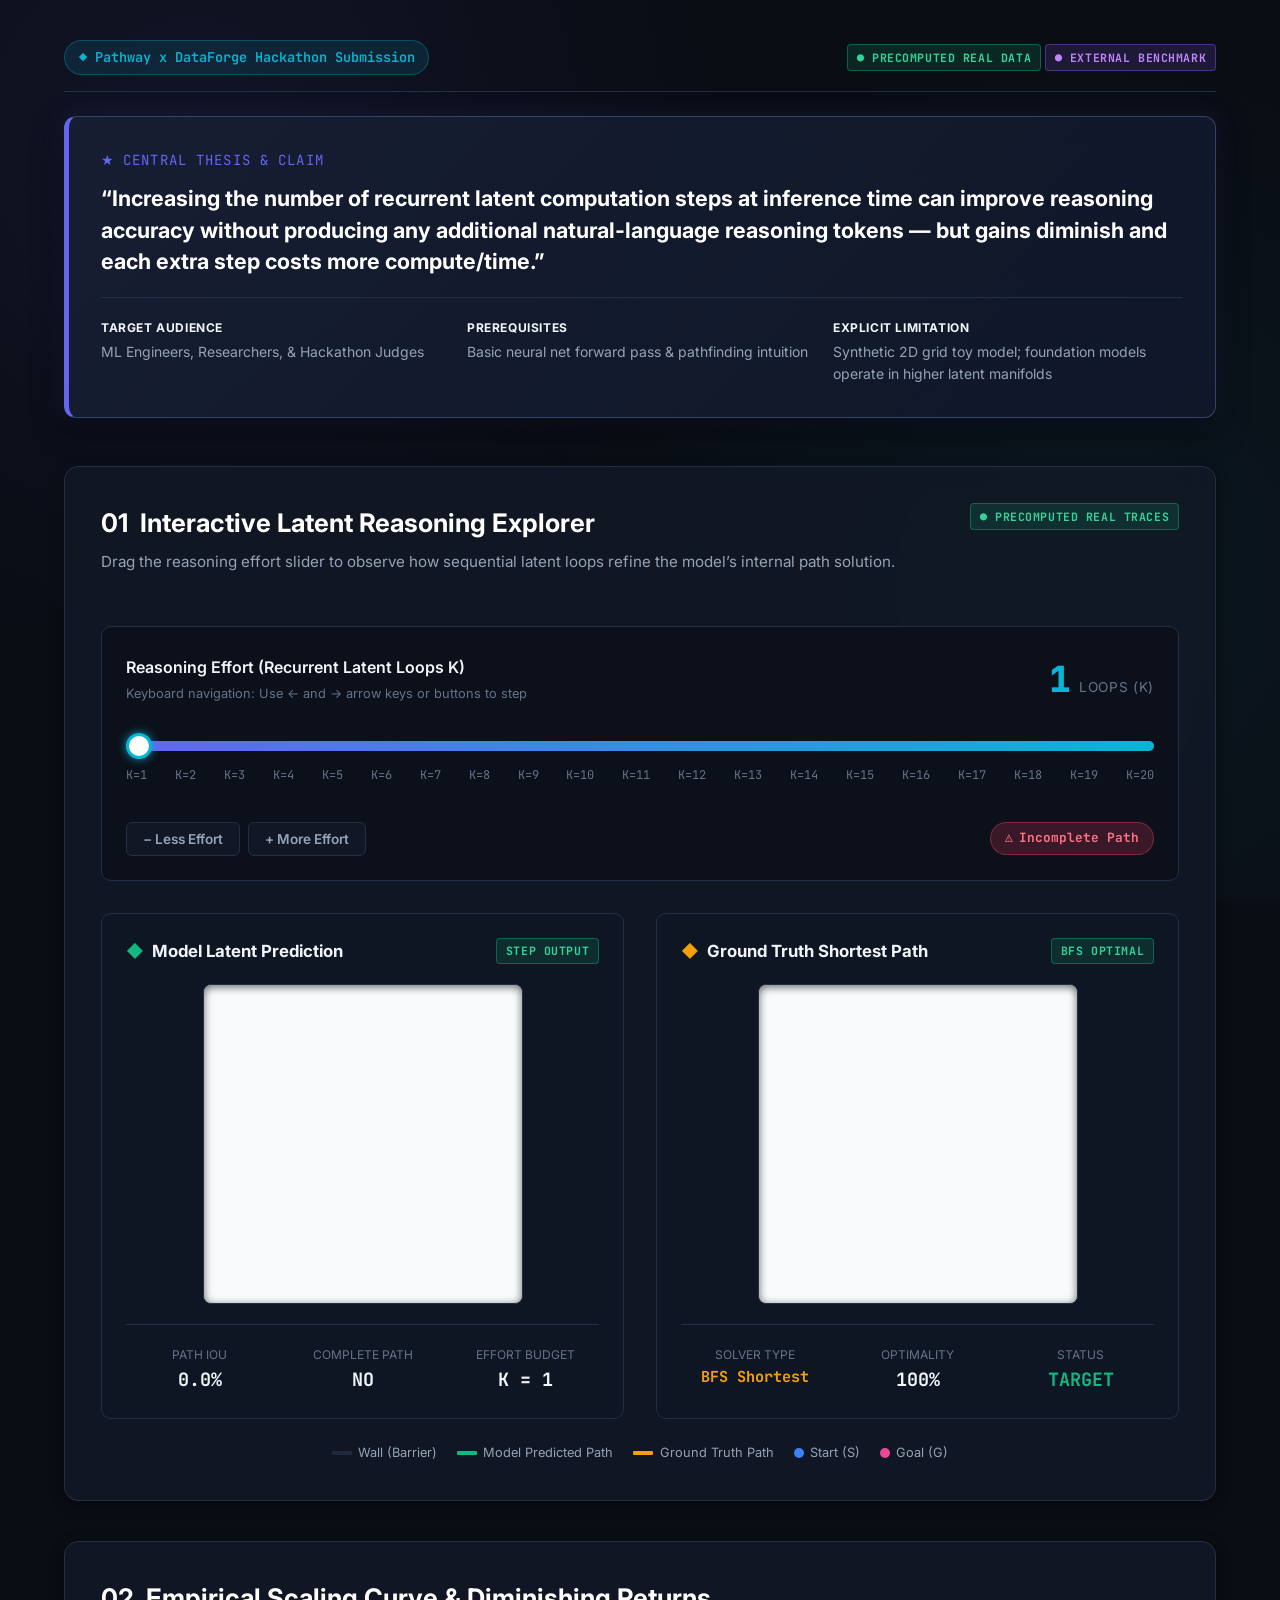
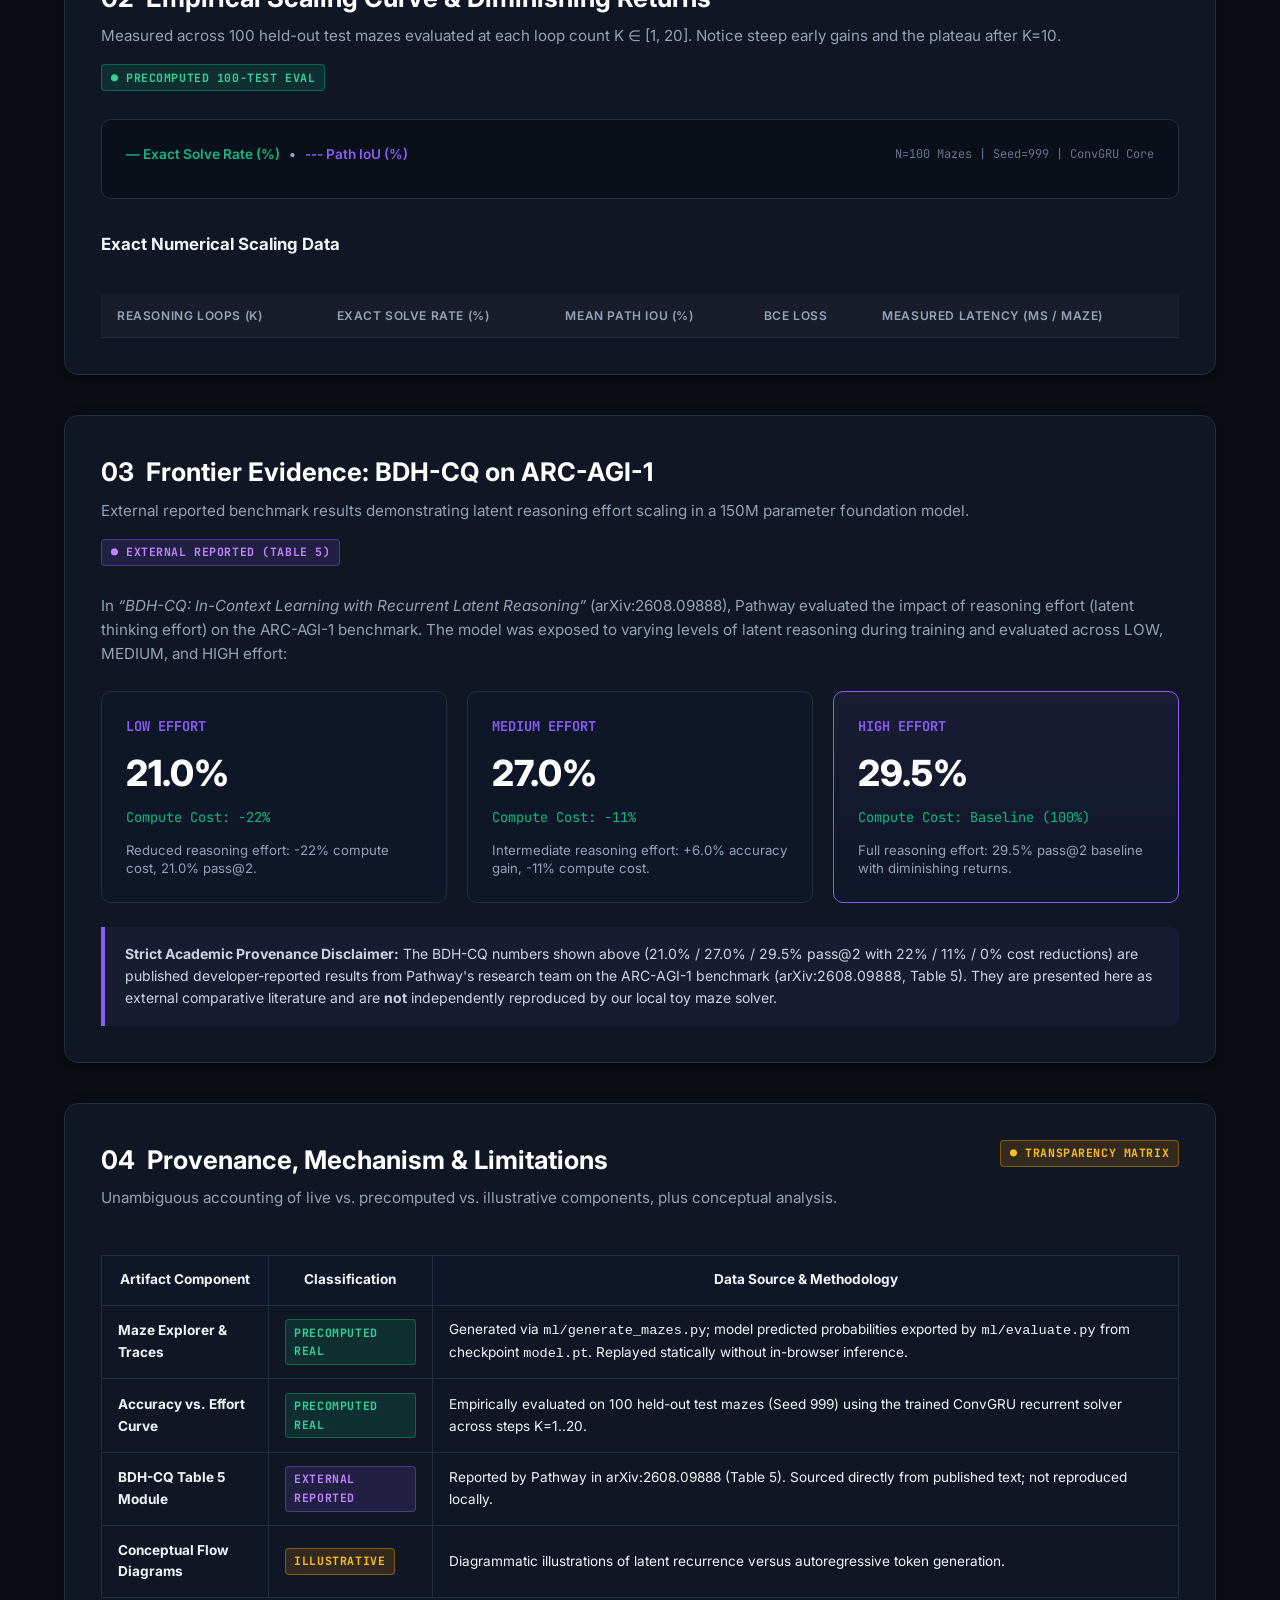
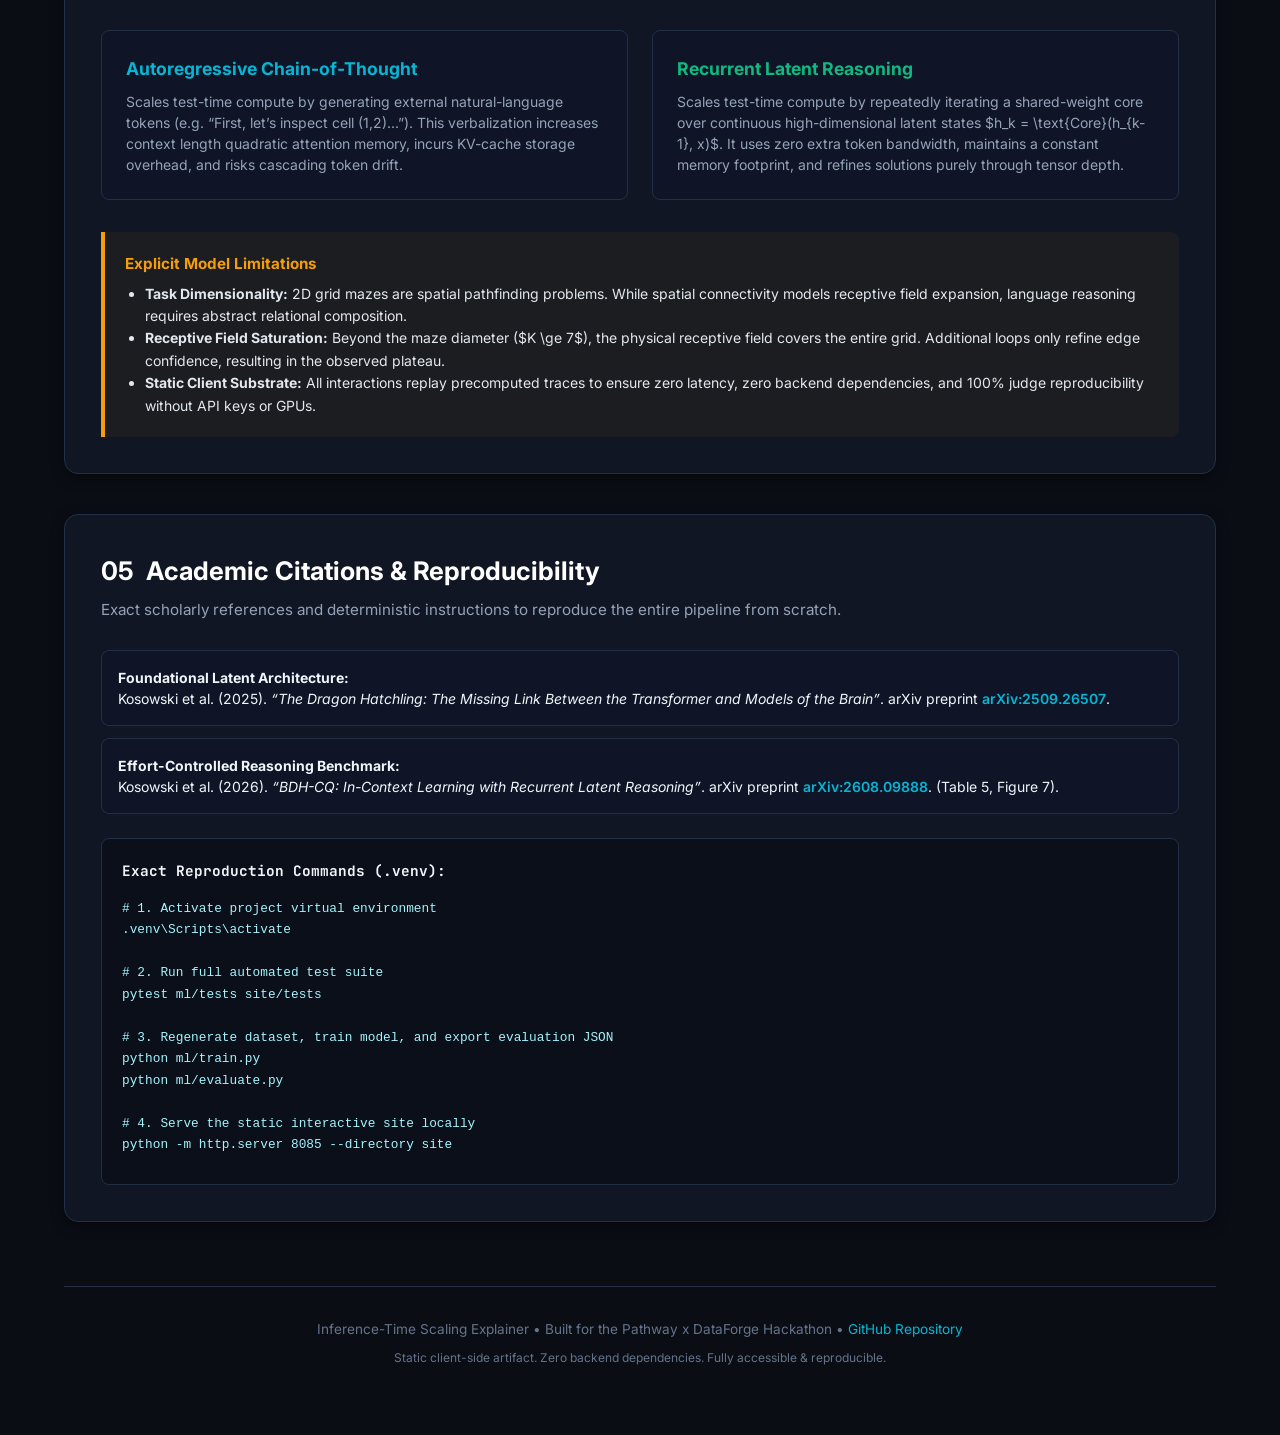
==== site/index.html @ 5e29aec1 "Add files via upload" ====
<!DOCTYPE html>
<html lang="en">
<head>
  <meta charset="UTF-8">
  <meta name="viewport" content="width=device-width, initial-scale=1.0">
  <title>Inference-Time Scaling Explainer | Pathway x DataForge Hackathon</title>
  <meta name="description" content="An interactive explainer proving that recurrent latent computation steps improve reasoning accuracy without producing extra natural-language tokens.">
  
  <!-- Preconnect Google Fonts -->
  <link rel="preconnect" href="https://fonts.googleapis.com">
  <link rel="preconnect" href="https://fonts.gstatic.com" crossorigin>
  <link href="https://fonts.googleapis.com/css2?family=Inter:wght@400;500;600;700;800&family=JetBrains+Mono:wght@400;600;700&display=swap" rel="stylesheet">
  
  <link rel="stylesheet" href="style.css">
</head>
<body>

  <div class="container">
    
    <!-- Top Bar -->
    <header class="site-header">
      <div class="top-bar">
        <div class="brand-badge">
          <span>&#9670;</span> Pathway x DataForge Hackathon Submission
        </div>
        <div>
          <span class="badge-provenance badge-real">&#9679; Precomputed Real Data</span>
          <span class="badge-provenance badge-external">&#9679; External Benchmark</span>
        </div>
      </div>

      <!-- Central Claim Hero Card (FR5) -->
      <div class="claim-card" id="central-claim">
        <div class="claim-title">
          <span>&#9733;</span> Central Thesis &amp; Claim
        </div>
        <blockquote class="claim-quote">
          &ldquo;Increasing the number of recurrent latent computation steps at inference time can improve reasoning accuracy without producing any additional natural-language reasoning tokens &mdash; but gains diminish and each extra step costs more compute/time.&rdquo;
        </blockquote>
        
        <div class="claim-meta-grid">
          <div class="claim-meta-item">
            <strong>Target Audience</strong>
            <span>ML Engineers, Researchers, &amp; Hackathon Judges</span>
          </div>
          <div class="claim-meta-item">
            <strong>Prerequisites</strong>
            <span>Basic neural net forward pass &amp; pathfinding intuition</span>
          </div>
          <div class="claim-meta-item">
            <strong>Explicit Limitation</strong>
            <span>Synthetic 2D grid toy model; foundation models operate in higher latent manifolds</span>
          </div>
        </div>
      </div>
    </header>

    <main id="main-content">
      
      <!-- Module 1: Interactive Maze Reasoning Explorer (FR1 & FR2) -->
      <section class="section-block" id="interactive-explorer" aria-labelledby="heading-explorer">
        <div class="section-header">
          <div class="section-title-wrap">
            <h2 id="heading-explorer">
              <span>01</span> Interactive Latent Reasoning Explorer
            </h2>
            <p class="section-subtitle">
              Drag the reasoning effort slider to observe how sequential latent loops refine the model&rsquo;s internal path solution.
            </p>
          </div>
          <span class="badge-provenance badge-real">&#9679; PRECOMPUTED REAL TRACES</span>
        </div>

        <!-- Puzzle Selection Tabs -->
        <div class="puzzle-tabs" id="puzzle-tabs" role="tablist" aria-label="Maze Puzzle Selector">
          <!-- Populated by JavaScript -->
        </div>

        <!-- Reasoning Effort Slider Card -->
        <div class="slider-control-card">
          <div class="slider-header">
            <div>
              <h3 class="slider-title" id="slider-label">Reasoning Effort (Recurrent Latent Loops K)</h3>
              <p style="font-size: 0.8rem; color: var(--text-muted); margin-top: 0.2rem;">
                Keyboard navigation: Use &larr; and &rarr; arrow keys or buttons to step
              </p>
            </div>
            <div class="effort-display">
              <span class="effort-number" id="effort-val-display" aria-live="polite">1</span>
              <span class="effort-unit">Loops (K)</span>
            </div>
          </div>

          <div class="range-slider-wrap">
            <input 
              type="range" 
              id="effort-slider" 
              class="effort-slider" 
              min="1" 
              max="20" 
              step="1" 
              value="1" 
              aria-labelledby="slider-label"
              aria-valuemin="1" 
              aria-valuemax="20" 
              aria-valuenow="1"
            >
            <div class="slider-ticks" id="slider-ticks" aria-hidden="true">
              <!-- Populated dynamically by JS -->
            </div>
          </div>

          <div style="display: flex; justify-content: space-between; align-items: center; margin-top: 1rem;">
            <div style="display: flex; gap: 0.5rem;">
              <button id="btn-step-prev" class="tab-btn" aria-label="Decrease reasoning effort">&minus; Less Effort</button>
              <button id="btn-step-next" class="tab-btn" aria-label="Increase reasoning effort">+ More Effort</button>
            </div>
            <div id="maze-status-pill" class="status-pill status-unsolved" aria-live="polite">
              <span>&#9888;</span> Incomplete Path
            </div>
          </div>
        </div>

        <!-- Side-by-Side Comparison Grid -->
        <div class="maze-comparison-grid">
          <!-- Predicted Model Output -->
          <div class="maze-panel">
            <div class="maze-panel-header">
              <div class="maze-panel-title">
                <span style="color: var(--accent-emerald);">&#9670;</span> Model Latent Prediction
              </div>
              <span class="badge-provenance badge-real">Step Output</span>
            </div>
            
            <div id="pred-maze-board" class="maze-board-container" role="region" aria-label="Model predicted path grid">
              <!-- Rendered via JS -->
            </div>

            <div class="live-metrics-bar">
              <div class="metric-stat-box">
                <div class="metric-stat-label">Path IoU</div>
                <div class="metric-stat-val" id="metric-iou">0.0%</div>
              </div>
              <div class="metric-stat-box">
                <div class="metric-stat-label">Complete Path</div>
                <div class="metric-stat-val" id="metric-solve">NO</div>
              </div>
              <div class="metric-stat-box">
                <div class="metric-stat-label">Effort Budget</div>
                <div class="metric-stat-val" id="metric-compute">K = 1</div>
              </div>
            </div>
          </div>

          <!-- Ground Truth Solution -->
          <div class="maze-panel">
            <div class="maze-panel-header">
              <div class="maze-panel-title">
                <span style="color: var(--accent-amber);">&#9670;</span> Ground Truth Shortest Path
              </div>
              <span class="badge-provenance badge-real">BFS Optimal</span>
            </div>

            <div id="gt-maze-board" class="maze-board-container" role="region" aria-label="Ground truth shortest path grid">
              <!-- Rendered via JS -->
            </div>

            <div class="live-metrics-bar">
              <div class="metric-stat-box">
                <div class="metric-stat-label">Solver Type</div>
                <div class="metric-stat-val" style="font-size: 0.95rem; color: var(--accent-amber);">BFS Shortest</div>
              </div>
              <div class="metric-stat-box">
                <div class="metric-stat-label">Optimality</div>
                <div class="metric-stat-val">100%</div>
              </div>
              <div class="metric-stat-box">
                <div class="metric-stat-label">Status</div>
                <div class="metric-stat-val" style="color: var(--accent-emerald);">TARGET</div>
              </div>
            </div>
          </div>
        </div>

        <!-- Legend -->
        <div class="maze-legend" aria-label="Maze cell type legend">
          <div class="legend-item"><div class="legend-swatch swatch-wall"></div> Wall (Barrier)</div>
          <div class="legend-item"><div class="legend-swatch swatch-pred"></div> Model Predicted Path</div>
          <div class="legend-item"><div class="legend-swatch swatch-gt"></div> Ground Truth Path</div>
          <div class="legend-item"><div class="legend-swatch swatch-start"></div> Start (S)</div>
          <div class="legend-item"><div class="legend-swatch swatch-goal"></div> Goal (G)</div>
        </div>
      </section>

      <!-- Module 2: Aggregate Accuracy vs. Effort Curve (FR3) -->
      <section class="section-block" id="aggregate-scaling" aria-labelledby="heading-scaling">
        <div class="section-header">
          <div class="section-title-wrap">
            <h2 id="heading-scaling">
              <span>02</span> Empirical Scaling Curve &amp; Diminishing Returns
            </h2>
            <p class="section-subtitle">
              Measured across 100 held-out test mazes evaluated at each loop count K ∈ [1, 20]. Notice steep early gains and the plateau after K=10.
            </p>
          </div>
          <span class="badge-provenance badge-real">&#9679; PRECOMPUTED 100-TEST EVAL</span>
        </div>

        <div class="chart-container-box">
          <div style="display: flex; justify-content: space-between; align-items: center; margin-bottom: 0.5rem; flex-wrap: wrap; gap: 0.5rem;">
            <div style="font-size: 0.85rem; font-weight: 600; color: var(--text-secondary);">
              <span style="color: #10b981;">&mdash; Exact Solve Rate (%)</span> &nbsp;&nbsp;&bull;&nbsp;&nbsp; 
              <span style="color: #8b5cf6;">--- Path IoU (%)</span>
            </div>
            <div style="font-family: var(--font-mono); font-size: 0.75rem; color: var(--text-muted);">
              N=100 Mazes | Seed=999 | ConvGRU Core
            </div>
          </div>

          <!-- SVG Chart Container -->
          <div id="scaling-chart-wrap">
            <!-- Rendered by JS -->
          </div>
        </div>

        <!-- Accessible Data Table for Screen Readers and Verification -->
        <div style="margin-top: 2rem;">
          <h3 style="font-size: 1.05rem; margin-bottom: 0.75rem; color: var(--text-primary);">
            Exact Numerical Scaling Data
          </h3>
          <div style="overflow-x: auto;">
            <table class="data-table" aria-label="Accuracy versus reasoning effort steps data table">
              <thead>
                <tr>
                  <th scope="col">Reasoning Loops (K)</th>
                  <th scope="col">Exact Solve Rate (%)</th>
                  <th scope="col">Mean Path IoU (%)</th>
                  <th scope="col">BCE Loss</th>
                  <th scope="col">Measured Latency (ms / maze)</th>
                </tr>
              </thead>
              <tbody id="table-scaling-body">
                <!-- Populated by JS -->
              </tbody>
            </table>
          </div>
        </div>
      </section>

      <!-- Module 3: BDH-CQ External Frontier Results (FR4) -->
      <section class="section-block" id="bdh-cq-benchmark" aria-labelledby="heading-bdhcq">
        <div class="section-header">
          <div class="section-title-wrap">
            <h2 id="heading-bdhcq">
              <span>03</span> Frontier Evidence: BDH-CQ on ARC-AGI-1
            </h2>
            <p class="section-subtitle">
              External reported benchmark results demonstrating latent reasoning effort scaling in a 150M parameter foundation model.
            </p>
          </div>
          <span class="badge-provenance badge-external">&#9679; EXTERNAL REPORTED (Table 5)</span>
        </div>

        <p style="font-size: 0.95rem; color: var(--text-secondary); line-height: 1.6;">
          In <em>&ldquo;BDH-CQ: In-Context Learning with Recurrent Latent Reasoning&rdquo;</em> (arXiv:2608.09888), Pathway evaluated the impact of reasoning effort (latent thinking effort) on the ARC-AGI-1 benchmark. The model was exposed to varying levels of latent reasoning during training and evaluated across LOW, MEDIUM, and HIGH effort:
        </p>

        <!-- BDH-CQ Cards Grid -->
        <div class="bdh-cards-grid" id="bdh-cards-container">
          <!-- Populated by JS -->
        </div>

        <div class="external-disclaimer-box" role="note">
          <strong>Strict Academic Provenance Disclaimer:</strong>
          The BDH-CQ numbers shown above (21.0% / 27.0% / 29.5% pass@2 with 22% / 11% / 0% cost reductions) are published developer-reported results from Pathway's research team on the ARC-AGI-1 benchmark (arXiv:2608.09888, Table 5). They are presented here as external comparative literature and are <strong>not</strong> independently reproduced by our local toy maze solver.
        </div>
      </section>

      <!-- Module 4: Honest Provenance Matrix & Concepts (FR6 & FR5) -->
      <section class="section-block" id="provenance-section" aria-labelledby="heading-provenance">
        <div class="section-header">
          <div class="section-title-wrap">
            <h2 id="heading-provenance">
              <span>04</span> Provenance, Mechanism &amp; Limitations
            </h2>
            <p class="section-subtitle">
              Unambiguous accounting of live vs. precomputed vs. illustrative components, plus conceptual analysis.
            </p>
          </div>
          <span class="badge-provenance badge-illustrative">&#9679; TRANSPARENCY MATRIX</span>
        </div>

        <!-- Provenance Matrix -->
        <div style="overflow-x: auto; margin-bottom: 2rem;">
          <table class="provenance-matrix-table">
            <thead>
              <tr>
                <th scope="col">Artifact Component</th>
                <th scope="col">Classification</th>
                <th scope="col">Data Source &amp; Methodology</th>
              </tr>
            </thead>
            <tbody>
              <tr>
                <td><strong>Maze Explorer &amp; Traces</strong></td>
                <td><span class="badge-provenance badge-real">PRECOMPUTED REAL</span></td>
                <td>Generated via <code>ml/generate_mazes.py</code>; model predicted probabilities exported by <code>ml/evaluate.py</code> from checkpoint <code>model.pt</code>. Replayed statically without in-browser inference.</td>
              </tr>
              <tr>
                <td><strong>Accuracy vs. Effort Curve</strong></td>
                <td><span class="badge-provenance badge-real">PRECOMPUTED REAL</span></td>
                <td>Empirically evaluated on 100 held-out test mazes (Seed 999) using the trained ConvGRU recurrent solver across steps K=1..20.</td>
              </tr>
              <tr>
                <td><strong>BDH-CQ Table 5 Module</strong></td>
                <td><span class="badge-provenance badge-external">EXTERNAL REPORTED</span></td>
                <td>Reported by Pathway in arXiv:2608.09888 (Table 5). Sourced directly from published text; not reproduced locally.</td>
              </tr>
              <tr>
                <td><strong>Conceptual Flow Diagrams</strong></td>
                <td><span class="badge-provenance badge-illustrative">ILLUSTRATIVE</span></td>
                <td>Diagrammatic illustrations of latent recurrence versus autoregressive token generation.</td>
              </tr>
            </tbody>
          </table>
        </div>

        <!-- Conceptual Explanation: Latent Recurrence vs Token CoT -->
        <div style="display: grid; grid-template-columns: repeat(auto-fit, minmax(320px, 1fr)); gap: 1.5rem; margin-top: 1.5rem;">
          <div style="background: rgba(15, 23, 42, 0.6); padding: 1.5rem; border-radius: 8px; border: 1px solid var(--border-subtle);">
            <h3 style="color: var(--accent-cyan); font-size: 1.1rem; margin-bottom: 0.5rem;">Autoregressive Chain-of-Thought</h3>
            <p style="font-size: 0.875rem; color: var(--text-secondary); line-height: 1.5;">
              Scales test-time compute by generating external natural-language tokens (e.g. &ldquo;First, let&rsquo;s inspect cell (1,2)...&rdquo;). This verbalization increases context length quadratic attention memory, incurs KV-cache storage overhead, and risks cascading token drift.
            </p>
          </div>

          <div style="background: rgba(15, 23, 42, 0.6); padding: 1.5rem; border-radius: 8px; border: 1px solid var(--border-subtle);">
            <h3 style="color: var(--accent-emerald); font-size: 1.1rem; margin-bottom: 0.5rem;">Recurrent Latent Reasoning</h3>
            <p style="font-size: 0.875rem; color: var(--text-secondary); line-height: 1.5;">
              Scales test-time compute by repeatedly iterating a shared-weight core over continuous high-dimensional latent states $h_k = \text{Core}(h_{k-1}, x)$. It uses zero extra token bandwidth, maintains a constant memory footprint, and refines solutions purely through tensor depth.
            </p>
          </div>
        </div>

        <!-- Explicit Limitations -->
        <div style="margin-top: 2rem; background: rgba(245, 158, 11, 0.05); border-left: 4px solid var(--accent-amber); padding: 1.25rem; border-radius: 0 8px 8px 0;">
          <h4 style="color: var(--accent-amber); font-size: 0.95rem; margin-bottom: 0.4rem;">Explicit Model Limitations</h4>
          <ul style="font-size: 0.875rem; color: #e2e8f0; line-height: 1.6; padding-left: 1.25rem;">
            <li><strong>Task Dimensionality:</strong> 2D grid mazes are spatial pathfinding problems. While spatial connectivity models receptive field expansion, language reasoning requires abstract relational composition.</li>
            <li><strong>Receptive Field Saturation:</strong> Beyond the maze diameter ($K \ge 7$), the physical receptive field covers the entire grid. Additional loops only refine edge confidence, resulting in the observed plateau.</li>
            <li><strong>Static Client Substrate:</strong> All interactions replay precomputed traces to ensure zero latency, zero backend dependencies, and 100% judge reproducibility without API keys or GPUs.</li>
          </ul>
        </div>
      </section>

      <!-- Academic Citations & Reproducibility Guide -->
      <section class="section-block" id="citations-section" aria-labelledby="heading-citations">
        <div class="section-header">
          <div class="section-title-wrap">
            <h2 id="heading-citations">
              <span>05</span> Academic Citations &amp; Reproducibility
            </h2>
            <p class="section-subtitle">
              Exact scholarly references and deterministic instructions to reproduce the entire pipeline from scratch.
            </p>
          </div>
        </div>

        <ul class="citation-list">
          <li>
            <strong>Foundational Latent Architecture:</strong><br>
            Kosowski et al. (2025). <em>&ldquo;The Dragon Hatchling: The Missing Link Between the Transformer and Models of the Brain&rdquo;</em>. 
            arXiv preprint <a href="https://arxiv.org/abs/2509.26507" target="_blank" rel="noopener noreferrer">arXiv:2509.26507</a>.
          </li>
          <li>
            <strong>Effort-Controlled Reasoning Benchmark:</strong><br>
            Kosowski et al. (2026). <em>&ldquo;BDH-CQ: In-Context Learning with Recurrent Latent Reasoning&rdquo;</em>. 
            arXiv preprint <a href="https://arxiv.org/abs/2608.09888" target="_blank" rel="noopener noreferrer">arXiv:2608.09888</a>. (Table 5, Figure 7).
          </li>
        </ul>

        <div style="margin-top: 1.5rem; background: rgba(10, 15, 25, 0.9); padding: 1.25rem; border-radius: 8px; border: 1px solid var(--border-subtle);">
          <h4 style="font-size: 0.9rem; color: var(--text-primary); margin-bottom: 0.5rem; font-family: var(--font-mono);">
            Exact Reproduction Commands (.venv):
          </h4>
          <pre style="background: transparent; color: #a5f3fc; font-family: var(--font-mono); font-size: 0.8rem; overflow-x: auto; padding: 0.5rem 0;"><code># 1. Activate project virtual environment
.venv\Scripts\activate

# 2. Run full automated test suite
pytest ml/tests site/tests

# 3. Regenerate dataset, train model, and export evaluation JSON
python ml/train.py
python ml/evaluate.py

# 4. Serve the static interactive site locally
python -m http.server 8085 --directory site</code></pre>
        </div>
      </section>

    </main>

    <!-- Footer -->
    <footer class="site-footer">
      <p>
        Inference-Time Scaling Explainer &bull; Built for the Pathway x DataForge Hackathon &bull; 
        <a href="https://github.com/TheShriHari/Pathway-Dataforge-TASK" style="color: var(--accent-cyan); text-decoration: none;">GitHub Repository</a>
      </p>
      <p style="margin-top: 0.5rem; font-size: 0.75rem; color: var(--text-muted);">
        Static client-side artifact. Zero backend dependencies. Fully accessible &amp; reproducible.
      </p>
    </footer>

  </div>

  <script src="app.js"></script>
</body>
</html>
---- site/style.css ----
/* ==========================================================================
   Design System & Stylesheet: Inference-Time Scaling Explainer
   Aesthetic: Deep Space Glassmorphism, Modern Monospace/Sans Typography,
              High-Contrast WCAG AA Compliant Theme.
   ========================================================================== */

:root {
  --bg-primary: #0a0d14;
  --bg-secondary: #111724;
  --bg-card: rgba(18, 25, 38, 0.85);
  --bg-card-hover: rgba(24, 34, 52, 0.95);
  --border-subtle: #232f46;
  --border-strong: #334466;

  --text-primary: #f1f5f9;
  --text-secondary: #94a3b8;
  --text-muted: #64748b;

  --accent-cyan: #06b6d4;
  --accent-emerald: #10b981;
  --accent-violet: #8b5cf6;
  --accent-indigo: #6366f1;
  --accent-amber: #f59e0b;
  --accent-rose: #f43f5e;

  /* Cell states */
  --cell-wall: #1e293b;
  --cell-passage: #070a10;
  --cell-path-gt: #f59e0b;
  --cell-path-pred: #10b981;
  --cell-start: #3b82f6;
  --cell-goal: #ec4899;

  --font-sans: 'Inter', -apple-system, BlinkMacSystemFont, "Segoe UI", Roboto, sans-serif;
  --font-mono: 'JetBrains Mono', 'Fira Code', monospace;

  --shadow-sm: 0 1px 3px rgba(0, 0, 0, 0.3);
  --shadow-md: 0 4px 14px rgba(0, 0, 0, 0.4);
  --shadow-lg: 0 10px 30px rgba(0, 0, 0, 0.5);
  --glass-glow: 0 0 25px rgba(99, 102, 241, 0.15);
}

*, *::before, *::after {
  box-sizing: border-box;
  margin: 0;
  padding: 0;
}

body {
  font-family: var(--font-sans);
  background-color: var(--bg-primary);
  color: var(--text-primary);
  line-height: 1.6;
  min-height: 100vh;
  padding: 0;
  overflow-x: hidden;
  background-image: 
    radial-gradient(circle at 15% 15%, rgba(99, 102, 241, 0.08) 0%, transparent 40%),
    radial-gradient(circle at 85% 65%, rgba(6, 182, 212, 0.06) 0%, transparent 45%);
  background-attachment: fixed;
}

/* Accessibility Focus Ring */
:focus-visible {
  outline: 3px solid var(--accent-cyan);
  outline-offset: 3px;
  border-radius: 4px;
}

/* Screen reader text utility */
.sr-only {
  position: absolute;
  width: 1px;
  height: 1px;
  padding: 0;
  margin: -1px;
  overflow: hidden;
  clip: rect(0, 0, 0, 0);
  white-space: nowrap;
  border: 0;
}

/* Main Container */
.container {
  max-width: 1200px;
  margin: 0 auto;
  padding: 2.5rem 1.5rem 5rem 1.5rem;
}

/* Header & Central Claim Banner */
.site-header {
  margin-bottom: 3rem;
}

.top-bar {
  display: flex;
  justify-content: space-between;
  align-items: center;
  flex-wrap: wrap;
  gap: 1rem;
  margin-bottom: 1.5rem;
  padding-bottom: 1rem;
  border-bottom: 1px solid var(--border-subtle);
}

.brand-badge {
  font-family: var(--font-mono);
  font-size: 0.85rem;
  font-weight: 600;
  color: var(--accent-cyan);
  background: rgba(6, 182, 212, 0.12);
  border: 1px solid rgba(6, 182, 212, 0.3);
  padding: 0.35rem 0.85rem;
  border-radius: 9999px;
  display: inline-flex;
  align-items: center;
  gap: 0.5rem;
}

.claim-card {
  background: linear-gradient(135deg, rgba(24, 32, 54, 0.8), rgba(15, 23, 42, 0.95));
  border: 1px solid var(--border-strong);
  border-left: 5px solid var(--accent-indigo);
  border-radius: 12px;
  padding: 2rem;
  box-shadow: var(--shadow-lg), var(--glass-glow);
  position: relative;
  overflow: hidden;
}

.claim-title {
  font-size: 0.875rem;
  text-transform: uppercase;
  letter-spacing: 0.08em;
  color: var(--accent-indigo);
  font-family: var(--font-mono);
  margin-bottom: 0.75rem;
  display: flex;
  align-items: center;
  gap: 0.5rem;
}

.claim-quote {
  font-size: 1.35rem;
  font-weight: 700;
  line-height: 1.45;
  color: #ffffff;
  margin-bottom: 1.25rem;
}

.claim-meta-grid {
  display: grid;
  grid-template-columns: repeat(auto-fit, minmax(240px, 1fr));
  gap: 1rem;
  padding-top: 1.25rem;
  border-top: 1px solid var(--border-subtle);
  font-size: 0.875rem;
  color: var(--text-secondary);
}

.claim-meta-item strong {
  color: var(--text-primary);
  display: block;
  margin-bottom: 0.2rem;
  font-size: 0.75rem;
  text-transform: uppercase;
  letter-spacing: 0.05em;
}

/* Provenance Badges */
.badge-provenance {
  font-family: var(--font-mono);
  font-size: 0.72rem;
  font-weight: 700;
  padding: 0.2rem 0.55rem;
  border-radius: 4px;
  text-transform: uppercase;
  letter-spacing: 0.05em;
  display: inline-flex;
  align-items: center;
  gap: 0.35rem;
}

.badge-real {
  background: rgba(16, 185, 129, 0.15);
  color: #34d399;
  border: 1px solid rgba(16, 185, 129, 0.4);
}

.badge-external {
  background: rgba(139, 92, 246, 0.15);
  color: #c084fc;
  border: 1px solid rgba(139, 92, 246, 0.4);
}

.badge-illustrative {
  background: rgba(245, 158, 11, 0.15);
  color: #fbbf24;
  border: 1px solid rgba(245, 158, 11, 0.4);
}

/* Sections */
.section-block {
  background: var(--bg-card);
  backdrop-filter: blur(12px);
  border: 1px solid var(--border-subtle);
  border-radius: 14px;
  padding: 2.25rem;
  margin-bottom: 2.5rem;
  box-shadow: var(--shadow-md);
  transition: border-color 0.2s ease;
}

.section-block:hover {
  border-color: var(--border-strong);
}

.section-header {
  display: flex;
  justify-content: space-between;
  align-items: flex-start;
  flex-wrap: wrap;
  gap: 1rem;
  margin-bottom: 1.75rem;
}

.section-title-wrap h2 {
  font-size: 1.6rem;
  font-weight: 700;
  color: #ffffff;
  display: flex;
  align-items: center;
  gap: 0.75rem;
  margin-bottom: 0.35rem;
}

.section-subtitle {
  font-size: 0.95rem;
  color: var(--text-secondary);
}

/* Interactive Maze Module (FR1 & FR2) */
.puzzle-tabs {
  display: flex;
  gap: 0.5rem;
  margin-bottom: 1.5rem;
  flex-wrap: wrap;
}

.tab-btn {
  background: var(--bg-secondary);
  border: 1px solid var(--border-subtle);
  color: var(--text-secondary);
  font-family: var(--font-sans);
  font-size: 0.85rem;
  font-weight: 600;
  padding: 0.5rem 1rem;
  border-radius: 6px;
  cursor: pointer;
  transition: all 0.2s ease;
}

.tab-btn:hover {
  background: rgba(99, 102, 241, 0.1);
  color: var(--text-primary);
  border-color: var(--accent-indigo);
}

.tab-btn.active {
  background: var(--accent-indigo);
  color: #ffffff;
  border-color: var(--accent-indigo);
  box-shadow: 0 0 12px rgba(99, 102, 241, 0.4);
}

/* Reasoning Effort Slider Container */
.slider-control-card {
  background: rgba(10, 15, 25, 0.8);
  border: 1px solid var(--border-subtle);
  border-radius: 10px;
  padding: 1.5rem;
  margin-bottom: 2rem;
}

.slider-header {
  display: flex;
  justify-content: space-between;
  align-items: center;
  margin-bottom: 1rem;
}

.slider-title {
  font-size: 1rem;
  font-weight: 600;
  color: var(--text-primary);
}

.effort-display {
  display: flex;
  align-items: baseline;
  gap: 0.5rem;
}

.effort-number {
  font-family: var(--font-mono);
  font-size: 2.25rem;
  font-weight: 800;
  color: var(--accent-cyan);
}

.effort-unit {
  font-size: 0.85rem;
  color: var(--text-muted);
  text-transform: uppercase;
  letter-spacing: 0.05em;
}

.range-slider-wrap {
  position: relative;
  padding: 0.5rem 0 1.25rem 0;
}

.effort-slider {
  -webkit-appearance: none;
  appearance: none;
  width: 100%;
  height: 10px;
  border-radius: 5px;
  background: linear-gradient(to right, var(--accent-indigo), var(--accent-cyan));
  outline: none;
  cursor: pointer;
  transition: opacity 0.2s;
}

.effort-slider::-webkit-slider-thumb {
  -webkit-appearance: none;
  appearance: none;
  width: 26px;
  height: 26px;
  border-radius: 50%;
  background: #ffffff;
  border: 3px solid var(--accent-cyan);
  box-shadow: 0 0 10px rgba(6, 182, 212, 0.8);
  cursor: pointer;
  transition: transform 0.15s ease;
}

.effort-slider::-webkit-slider-thumb:hover {
  transform: scale(1.15);
}

.effort-slider::-moz-range-thumb {
  width: 26px;
  height: 26px;
  border-radius: 50%;
  background: #ffffff;
  border: 3px solid var(--accent-cyan);
  box-shadow: 0 0 10px rgba(6, 182, 212, 0.8);
  cursor: pointer;
}

.slider-ticks {
  display: flex;
  justify-content: space-between;
  margin-top: 0.5rem;
  font-family: var(--font-mono);
  font-size: 0.75rem;
  color: var(--text-muted);
}

/* Maze Side-by-Side Comparison Grid */
.maze-comparison-grid {
  display: grid;
  grid-template-columns: 1fr 1fr;
  gap: 2rem;
}

@media (max-width: 840px) {
  .maze-comparison-grid {
    grid-template-columns: 1fr;
  }
}

.maze-panel {
  background: rgba(15, 22, 35, 0.7);
  border: 1px solid var(--border-subtle);
  border-radius: 10px;
  padding: 1.5rem;
  display: flex;
  flex-direction: column;
  align-items: center;
}

.maze-panel-header {
  width: 100%;
  display: flex;
  justify-content: space-between;
  align-items: center;
  margin-bottom: 1.25rem;
}

.maze-panel-title {
  font-size: 1.05rem;
  font-weight: 700;
  display: flex;
  align-items: center;
  gap: 0.5rem;
}

.maze-board-container {
  width: 100%;
  max-width: 320px;
  aspect-ratio: 1;
  background: #f8fafc;
  border: 1px solid var(--border-subtle);
  border-radius: 8px;
  box-shadow: inset 0 2px 8px rgba(0, 0, 0, 0.6);
  padding: 4px;
}

.maze-svg {
  width: 100%;
  height: 100%;
  display: block;
}

.maze-path-pred {
  stroke: #10b981;
  stroke-opacity: 0.9;
}

.maze-path-gt {
  stroke: #f59e0b;
  stroke-opacity: 0.9;
}

.maze-start-marker {
  filter: drop-shadow(0 0 1px rgba(0,0,0,0.4));
}

.maze-goal-marker {
  filter: drop-shadow(0 0 1px rgba(0,0,0,0.4));
}

/* Legend */
.maze-legend {
  display: flex;
  flex-wrap: wrap;
  gap: 1.25rem;
  margin-top: 1.5rem;
  font-size: 0.8rem;
  color: var(--text-secondary);
  justify-content: center;
}

.legend-item {
  display: flex;
  align-items: center;
  gap: 0.4rem;
}

.legend-swatch {
  width: 20px;
  height: 4px;
  border-radius: 1px;
}

.swatch-wall { background: #1e293b; }
.swatch-pred { background: var(--cell-path-pred); }
.swatch-gt { background: var(--cell-path-gt); }
.swatch-start { background: #3b82f6; border-radius: 50%; width: 10px; height: 10px; }
.swatch-goal { background: #ec4899; border-radius: 50%; width: 10px; height: 10px; }

/* Puzzle Status Card */
.status-pill {
  font-family: var(--font-mono);
  font-size: 0.8rem;
  font-weight: 700;
  padding: 0.35rem 0.85rem;
  border-radius: 9999px;
  display: inline-flex;
  align-items: center;
  gap: 0.4rem;
}

.status-solved {
  background: rgba(16, 185, 129, 0.2);
  color: #34d399;
  border: 1px solid rgba(16, 185, 129, 0.4);
}

.status-unsolved {
  background: rgba(244, 63, 94, 0.2);
  color: #fb7185;
  border: 1px solid rgba(244, 63, 94, 0.4);
}

/* Metrics readout bar */
.live-metrics-bar {
  display: grid;
  grid-template-columns: repeat(3, 1fr);
  gap: 1rem;
  width: 100%;
  margin-top: 1.25rem;
  padding-top: 1.25rem;
  border-top: 1px solid var(--border-subtle);
  font-size: 0.85rem;
}

.metric-stat-box {
  text-align: center;
}

.metric-stat-label {
  color: var(--text-muted);
  font-size: 0.75rem;
  text-transform: uppercase;
}

.metric-stat-val {
  font-family: var(--font-mono);
  font-size: 1.15rem;
  font-weight: 700;
  color: var(--text-primary);
}

/* Aggregate Chart & BDH-CQ Sections */
.chart-container-box {
  background: rgba(10, 15, 25, 0.85);
  border: 1px solid var(--border-subtle);
  border-radius: 10px;
  padding: 1.5rem;
  margin-top: 1rem;
  position: relative;
}

.svg-chart {
  width: 100%;
  height: 280px;
  overflow: visible;
}

/* Accessible Table */
.data-table {
  width: 100%;
  border-collapse: collapse;
  margin-top: 1.5rem;
  font-size: 0.85rem;
}

.data-table th, .data-table td {
  padding: 0.75rem 1rem;
  text-align: left;
  border-bottom: 1px solid var(--border-subtle);
}

.data-table th {
  background: rgba(255, 255, 255, 0.03);
  color: var(--text-secondary);
  font-weight: 600;
  text-transform: uppercase;
  font-size: 0.75rem;
  letter-spacing: 0.05em;
}

.data-table tr:hover td {
  background: rgba(255, 255, 255, 0.02);
}

/* BDH-CQ Comparison Grid */
.bdh-cards-grid {
  display: grid;
  grid-template-columns: repeat(auto-fit, minmax(280px, 1fr));
  gap: 1.25rem;
  margin-top: 1.5rem;
}

.bdh-card {
  background: rgba(15, 23, 42, 0.7);
  border: 1px solid var(--border-subtle);
  border-radius: 10px;
  padding: 1.5rem;
  position: relative;
  transition: transform 0.2s ease, border-color 0.2s ease;
}

.bdh-card:hover {
  transform: translateY(-2px);
  border-color: var(--accent-violet);
}

.bdh-card.highlight {
  border-color: var(--accent-violet);
  background: linear-gradient(180deg, rgba(139, 92, 246, 0.08), rgba(15, 23, 42, 0.9));
}

.bdh-card-level {
  font-family: var(--font-mono);
  font-size: 0.85rem;
  font-weight: 700;
  color: var(--accent-violet);
  margin-bottom: 0.5rem;
}

.bdh-card-metric {
  font-size: 2.25rem;
  font-weight: 800;
  color: #ffffff;
  margin-bottom: 0.25rem;
}

.bdh-card-cost {
  font-family: var(--font-mono);
  font-size: 0.85rem;
  color: var(--accent-emerald);
  margin-bottom: 0.75rem;
}

.bdh-card-desc {
  font-size: 0.825rem;
  color: var(--text-secondary);
  line-height: 1.4;
}

.external-disclaimer-box {
  background: rgba(139, 92, 246, 0.07);
  border-left: 4px solid var(--accent-violet);
  padding: 1rem 1.25rem;
  border-radius: 0 8px 8px 0;
  font-size: 0.875rem;
  color: #cbd5e1;
  margin-top: 1.5rem;
}

/* Conceptual Explanation & Matrix */
.provenance-matrix-table {
  width: 100%;
  border-collapse: collapse;
  margin-top: 1rem;
}

.provenance-matrix-table th,
.provenance-matrix-table td {
  padding: 0.85rem 1rem;
  border: 1px solid var(--border-subtle);
  font-size: 0.85rem;
}

.provenance-matrix-table th {
  background: rgba(15, 23, 42, 0.9);
  color: var(--text-primary);
}

/* Citations & Footer */
.citation-list {
  list-style: none;
  margin-top: 1rem;
}

.citation-list li {
  padding: 1rem;
  background: rgba(15, 23, 42, 0.6);
  border: 1px solid var(--border-subtle);
  border-radius: 8px;
  margin-bottom: 0.75rem;
  font-size: 0.875rem;
  line-height: 1.5;
}

.citation-list a {
  color: var(--accent-cyan);
  text-decoration: none;
  font-weight: 600;
}

.citation-list a:hover {
  text-decoration: underline;
}

.site-footer {
  margin-top: 4rem;
  padding-top: 2rem;
  border-top: 1px solid var(--border-subtle);
  text-align: center;
  font-size: 0.85rem;
  color: var(--text-muted);
}
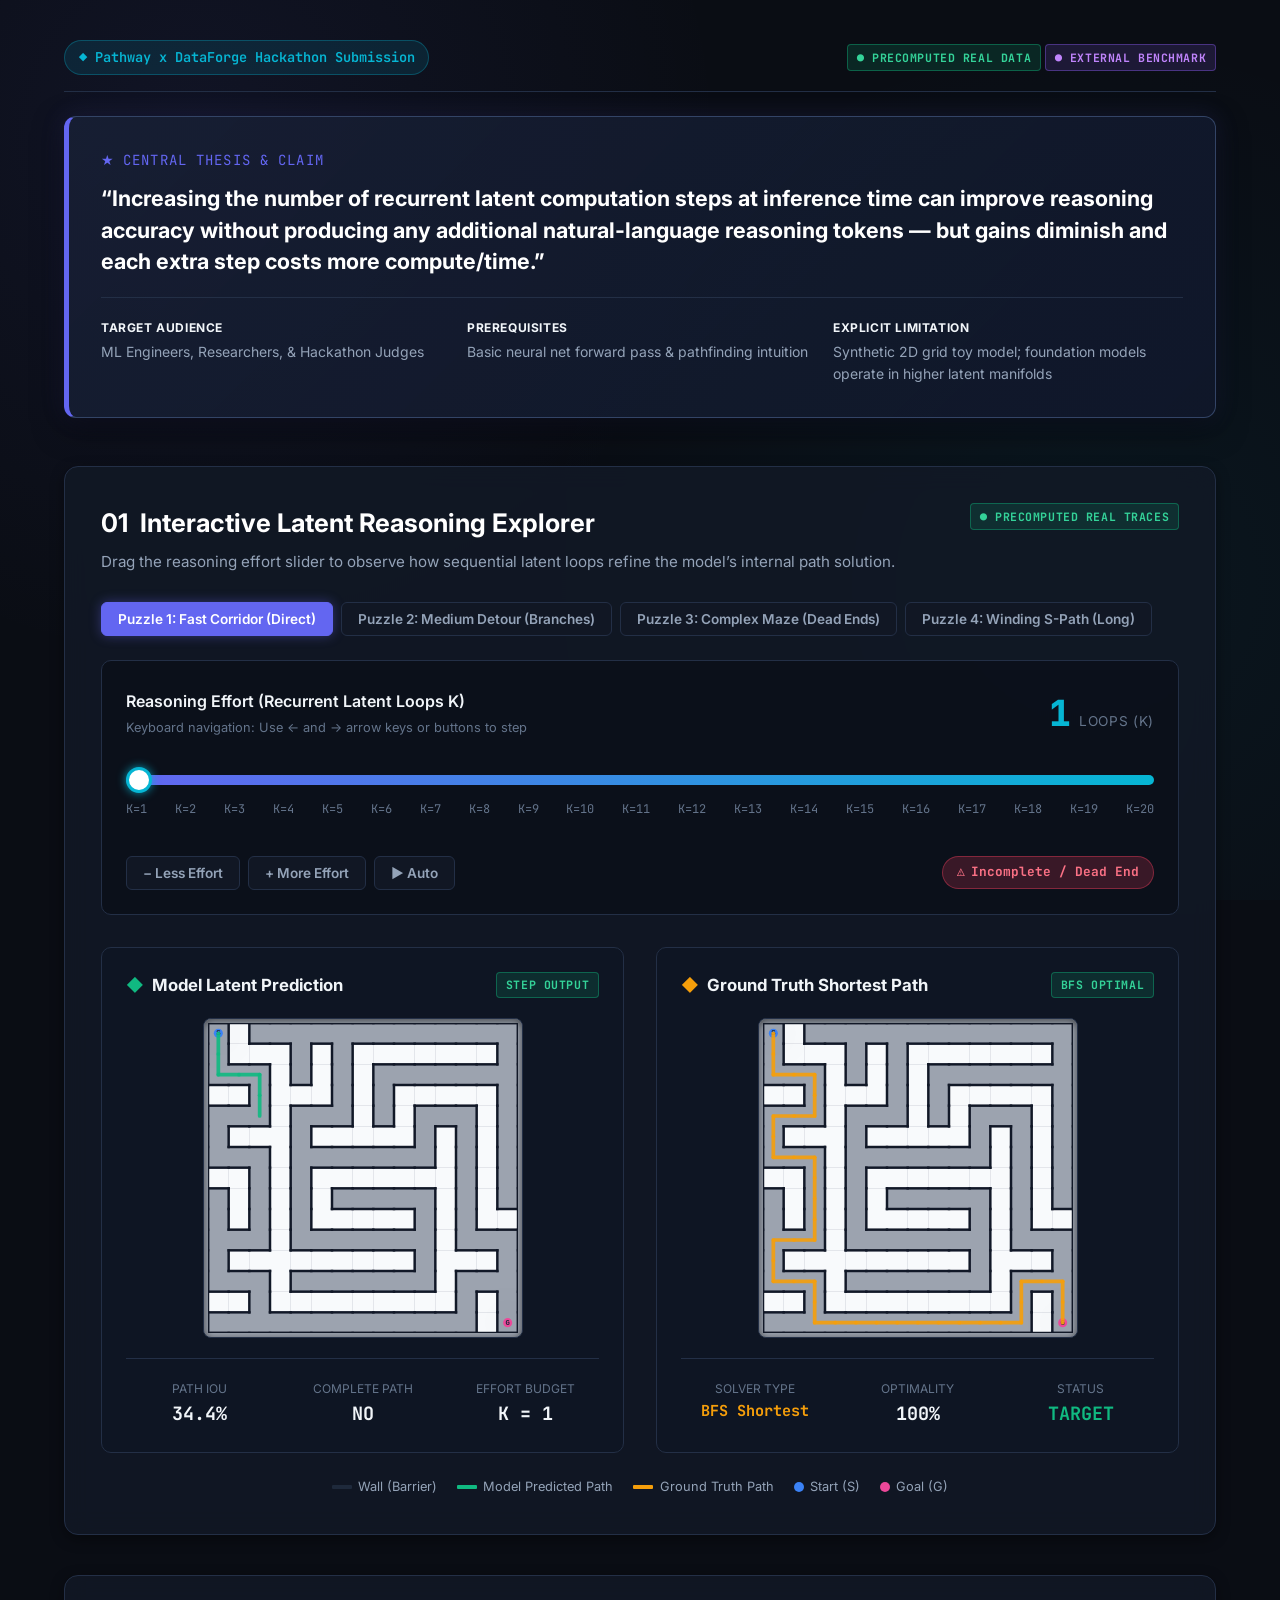
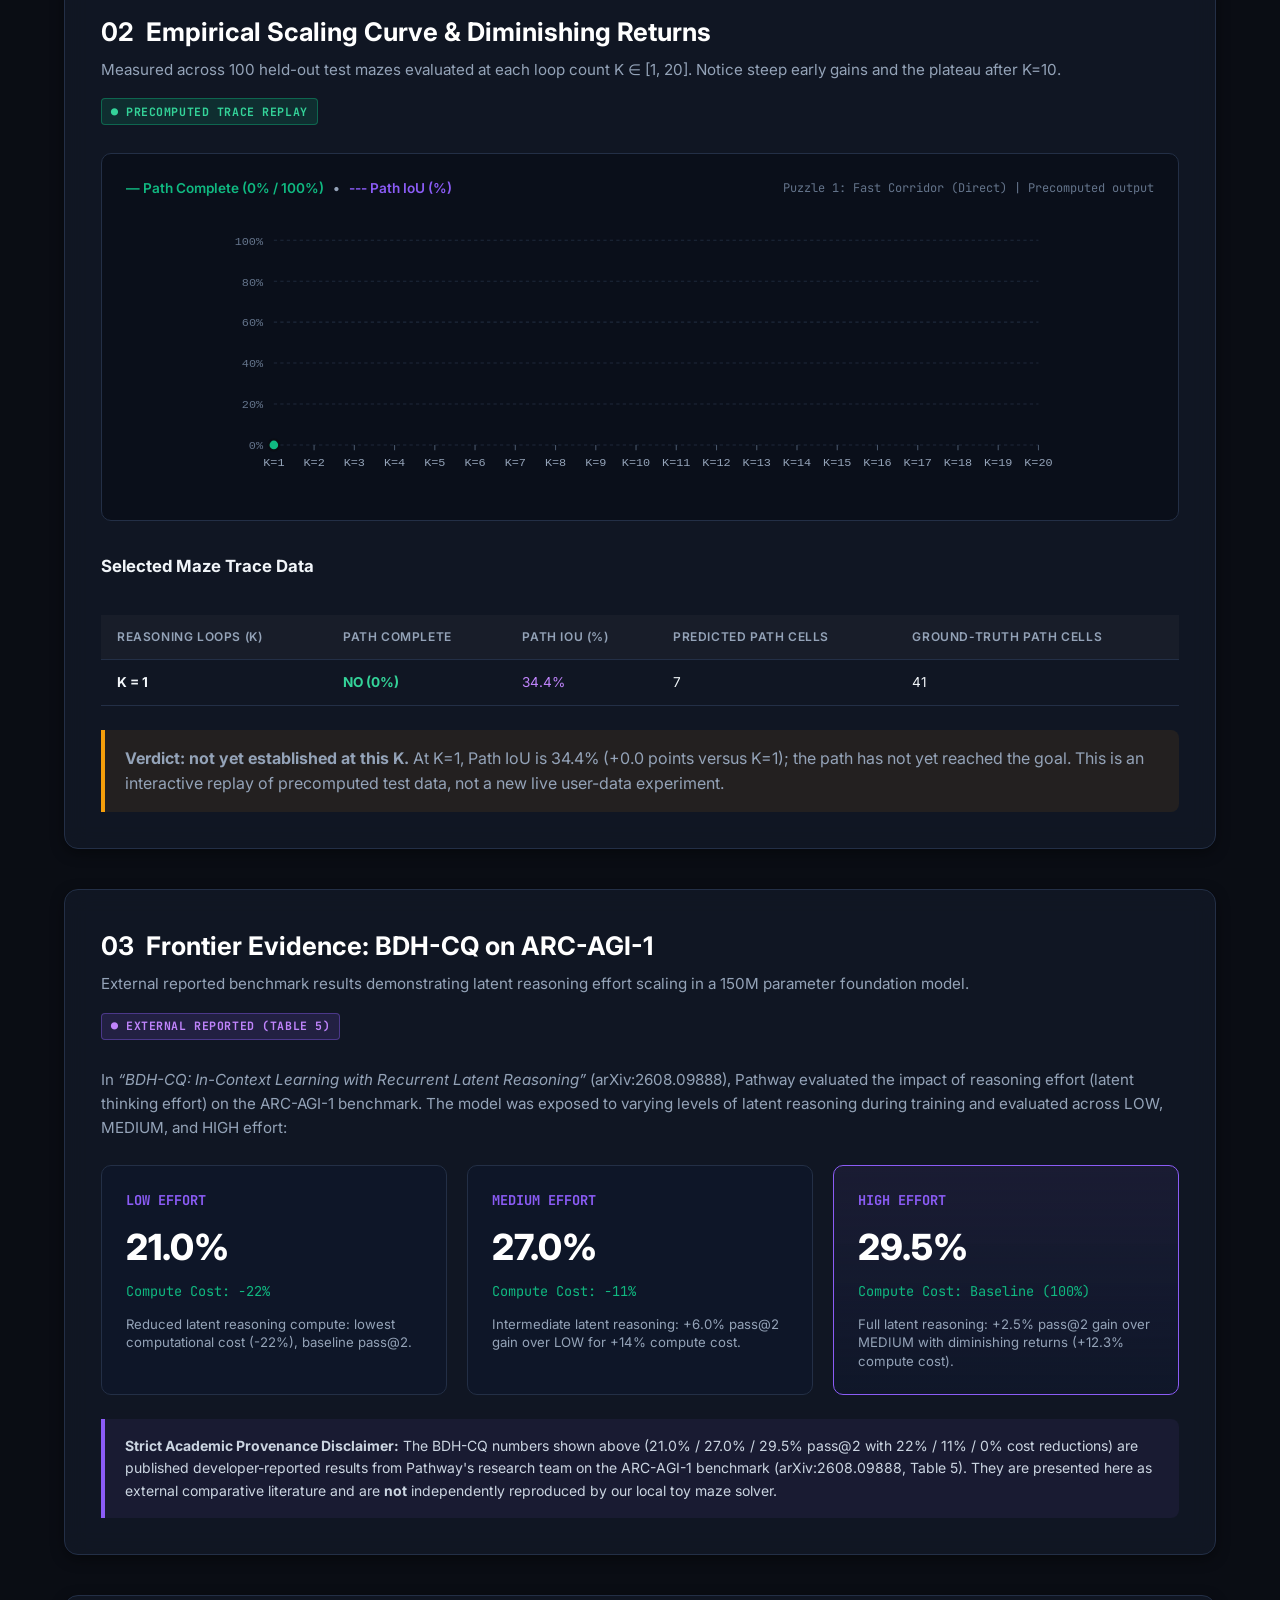
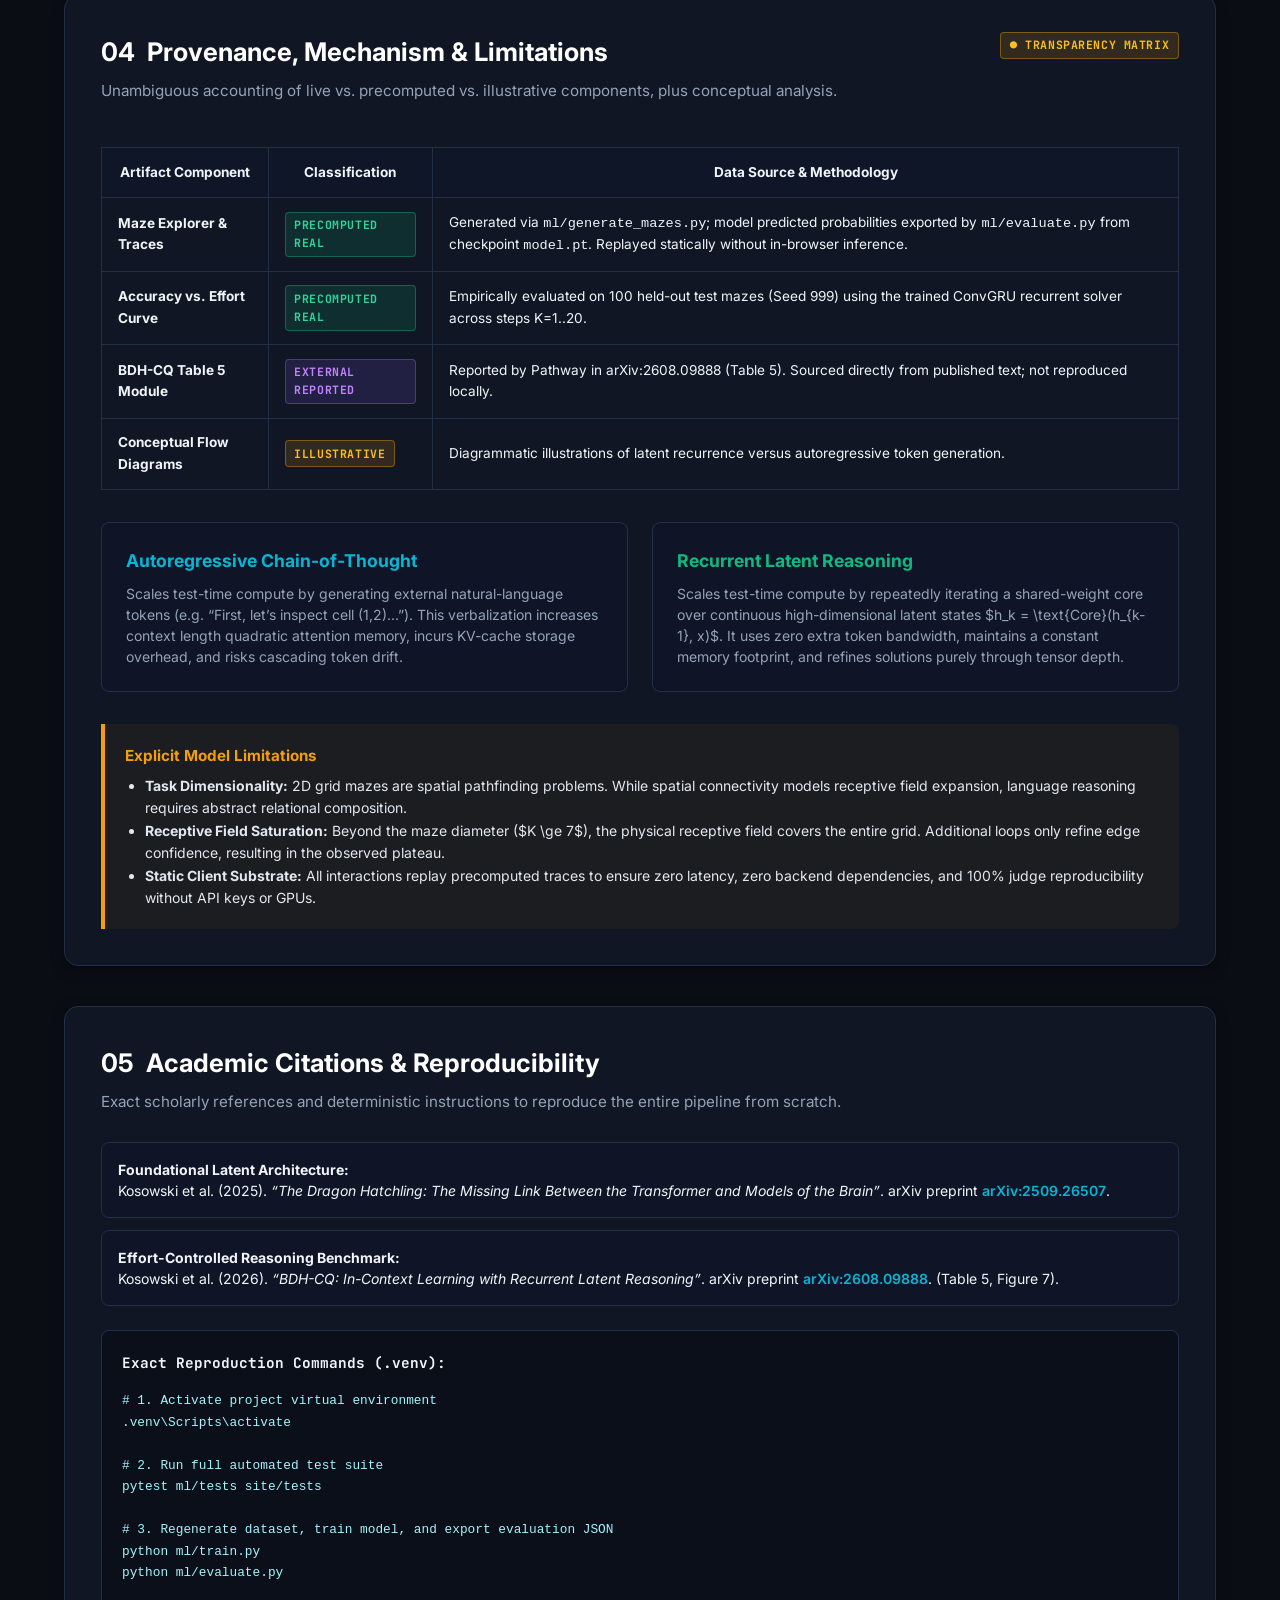
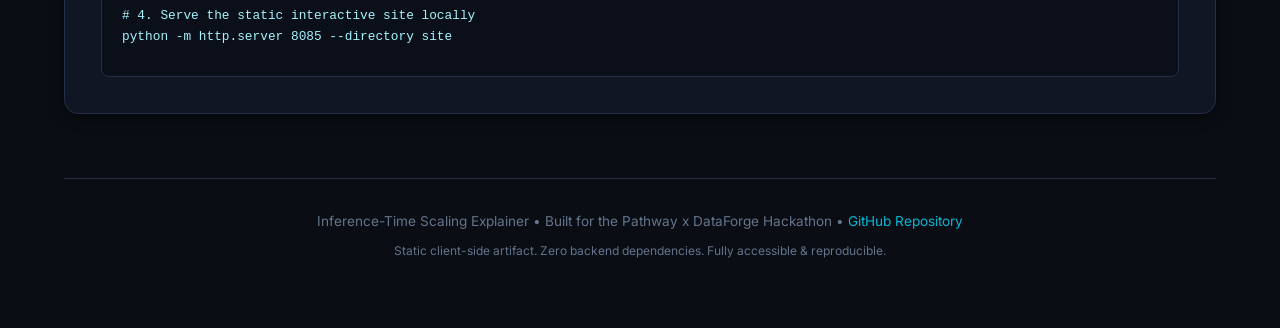
==== commit 7bf8577f: "New features" ====
--- a/site/index.html
+++ b/site/index.html
@@ -114,6 +114,7 @@
             <div style="display: flex; gap: 0.5rem;">
               <button id="btn-step-prev" class="tab-btn" aria-label="Decrease reasoning effort">&minus; Less Effort</button>
               <button id="btn-step-next" class="tab-btn" aria-label="Increase reasoning effort">+ More Effort</button>
+              <button id="btn-auto-effort" class="tab-btn auto-effort-btn" aria-label="Automatically advance reasoning effort" aria-pressed="false">&#9654; Auto</button>
             </div>
             <div id="maze-status-pill" class="status-pill status-unsolved" aria-live="polite">
               <span>&#9888;</span> Incomplete Path
@@ -192,7 +193,7 @@
         </div>
       </section>
 
-      <!-- Module 2: Aggregate Accuracy vs. Effort Curve (FR3) -->
+      <!-- Module 2: Selected Maze Trace (FR3) -->
       <section class="section-block" id="aggregate-scaling" aria-labelledby="heading-scaling">
         <div class="section-header">
           <div class="section-title-wrap">
@@ -203,17 +204,17 @@
               Measured across 100 held-out test mazes evaluated at each loop count K ∈ [1, 20]. Notice steep early gains and the plateau after K=10.
             </p>
           </div>
-          <span class="badge-provenance badge-real">&#9679; PRECOMPUTED 100-TEST EVAL</span>
+          <span class="badge-provenance badge-real">&#9679; PRECOMPUTED TRACE REPLAY</span>
         </div>
 
         <div class="chart-container-box">
           <div style="display: flex; justify-content: space-between; align-items: center; margin-bottom: 0.5rem; flex-wrap: wrap; gap: 0.5rem;">
             <div style="font-size: 0.85rem; font-weight: 600; color: var(--text-secondary);">
-              <span style="color: #10b981;">&mdash; Exact Solve Rate (%)</span> &nbsp;&nbsp;&bull;&nbsp;&nbsp; 
+              <span style="color: #10b981;">&mdash; Path Complete (0% / 100%)</span> &nbsp;&nbsp;&bull;&nbsp;&nbsp;
               <span style="color: #8b5cf6;">--- Path IoU (%)</span>
             </div>
             <div style="font-family: var(--font-mono); font-size: 0.75rem; color: var(--text-muted);">
-              N=100 Mazes | Seed=999 | ConvGRU Core
+              <span id="selected-trace-label">Selected maze | Precomputed output</span>
             </div>
           </div>
 
@@ -226,17 +227,17 @@
         <!-- Accessible Data Table for Screen Readers and Verification -->
         <div style="margin-top: 2rem;">
           <h3 style="font-size: 1.05rem; margin-bottom: 0.75rem; color: var(--text-primary);">
-            Exact Numerical Scaling Data
+            Selected Maze Trace Data
           </h3>
           <div style="overflow-x: auto;">
-            <table class="data-table" aria-label="Accuracy versus reasoning effort steps data table">
+            <table class="data-table" aria-label="Selected maze reasoning effort trace data table">
               <thead>
                 <tr>
                   <th scope="col">Reasoning Loops (K)</th>
-                  <th scope="col">Exact Solve Rate (%)</th>
-                  <th scope="col">Mean Path IoU (%)</th>
-                  <th scope="col">BCE Loss</th>
-                  <th scope="col">Measured Latency (ms / maze)</th>
+                  <th scope="col">Path Complete</th>
+                  <th scope="col">Path IoU (%)</th>
+                  <th scope="col">Predicted Path Cells</th>
+                  <th scope="col">Ground-Truth Path Cells</th>
                 </tr>
               </thead>
               <tbody id="table-scaling-body">
@@ -244,6 +245,9 @@
               </tbody>
             </table>
           </div>
+        </div>
+        <div id="trace-verdict" class="trace-verdict" aria-live="polite">
+          <!-- Updated by JS from the selected trace. -->
         </div>
       </section>
 
--- a/site/style.css
+++ b/site/style.css
@@ -411,13 +411,27 @@
   width: 100%;
   max-width: 320px;
   aspect-ratio: 1;
-  background: #f8fafc;
+  background: #9ca3af;
   border: 1px solid var(--border-subtle);
   border-radius: 8px;
   box-shadow: inset 0 2px 8px rgba(0, 0, 0, 0.6);
   padding: 4px;
 }
 
+.maze-load-error {
+  display: grid;
+  place-items: center;
+  box-sizing: border-box;
+  width: 100%;
+  height: 100%;
+  margin: 0;
+  padding: 1.5rem;
+  text-align: center;
+  color: var(--text-secondary);
+  font-size: 0.9rem;
+  line-height: 1.5;
+}
+
 .maze-svg {
   width: 100%;
   height: 100%;
@@ -434,12 +448,49 @@
   stroke-opacity: 0.9;
 }
 
+.maze-path-animated {
+  stroke-dasharray: 1;
+  stroke-dashoffset: 1;
+  animation: maze-path-draw 180ms linear forwards;
+  animation-delay: calc(var(--segment-index) * 70ms);
+}
+
+@keyframes maze-path-draw {
+  to { stroke-dashoffset: 0; }
+}
+
+@media (prefers-reduced-motion: reduce) {
+  .maze-path-animated {
+    animation: none;
+    stroke-dashoffset: 0;
+  }
+}
+
 .maze-start-marker {
   filter: drop-shadow(0 0 1px rgba(0,0,0,0.4));
 }
 
 .maze-goal-marker {
   filter: drop-shadow(0 0 1px rgba(0,0,0,0.4));
+}
+
+.trace-verdict {
+  margin-top: 1.5rem;
+  padding: 1rem 1.25rem;
+  border-left: 4px solid var(--accent-cyan);
+  border-radius: 0 8px 8px 0;
+  line-height: 1.55;
+  color: var(--text-secondary);
+}
+
+.verdict-supported {
+  background: rgba(16, 185, 129, 0.08);
+  border-color: var(--accent-emerald);
+}
+
+.verdict-pending {
+  background: rgba(245, 158, 11, 0.08);
+  border-color: var(--accent-amber);
 }
 
 /* Legend */
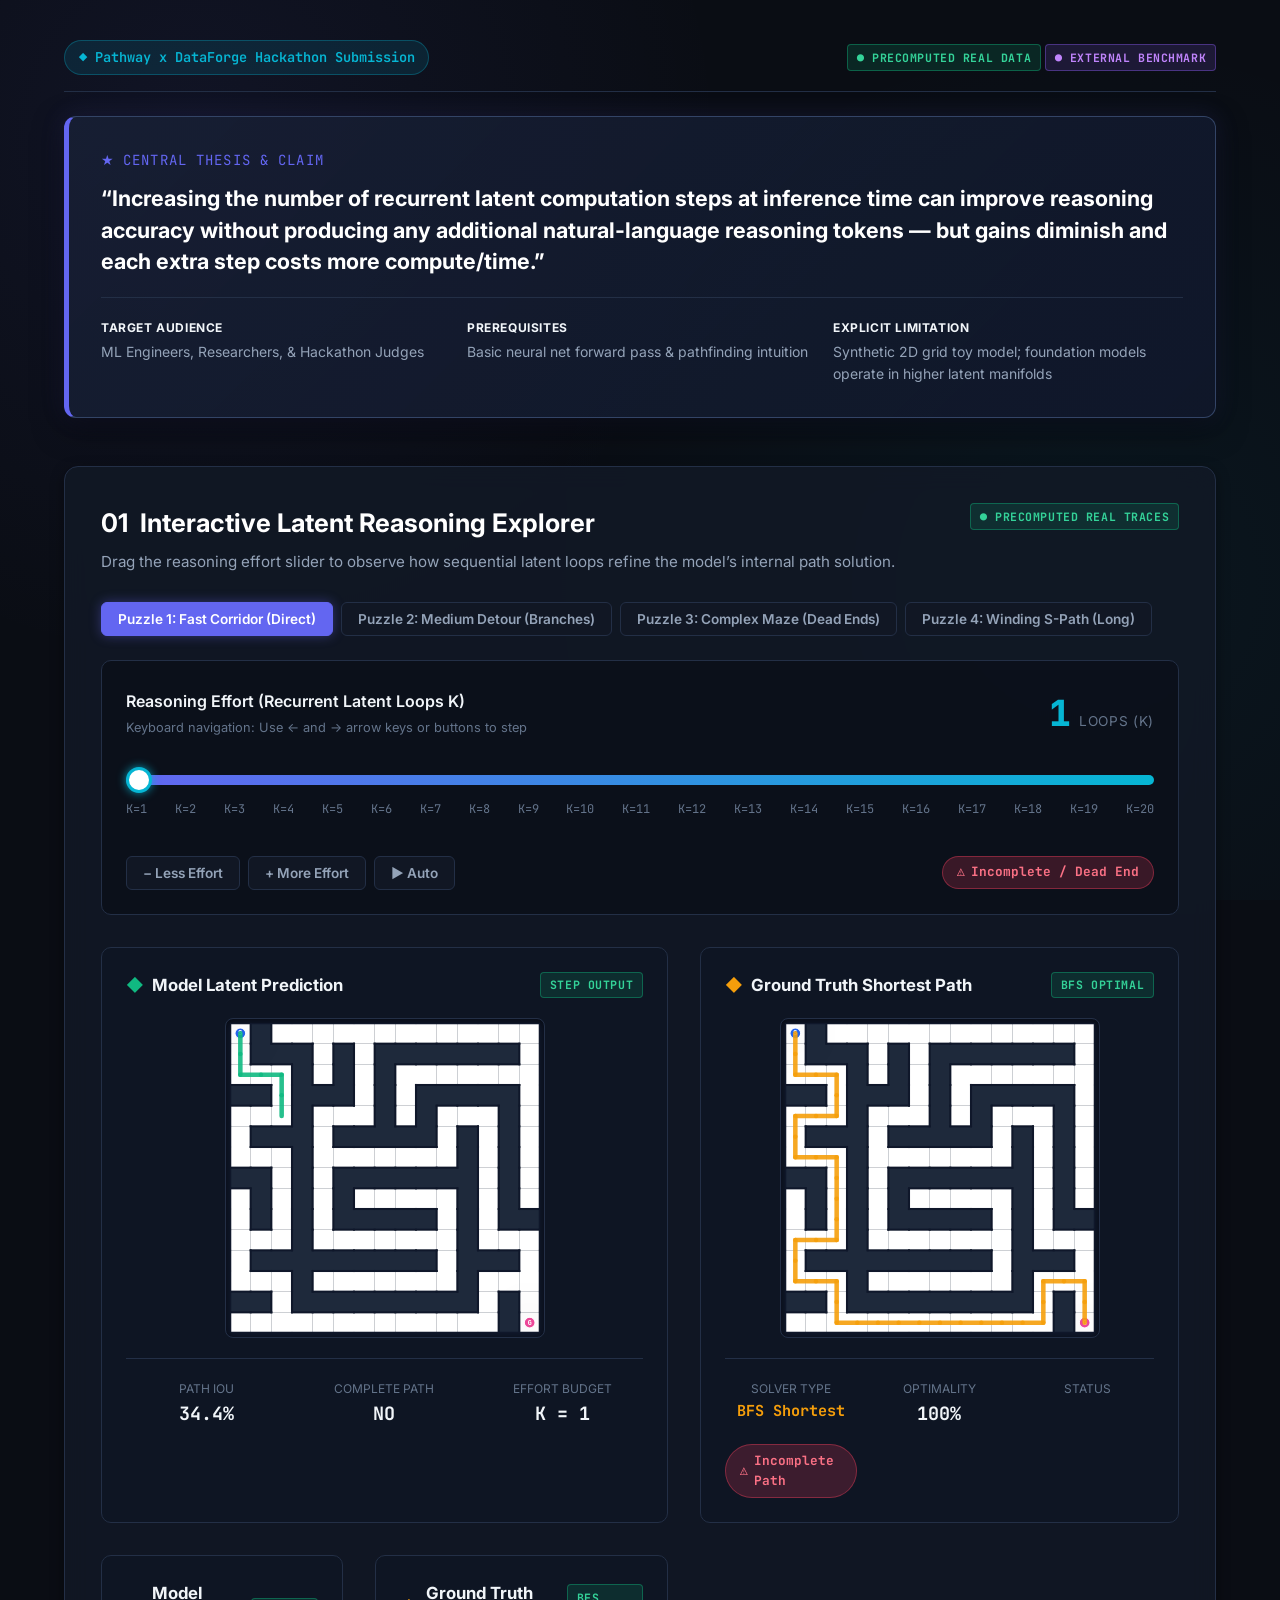
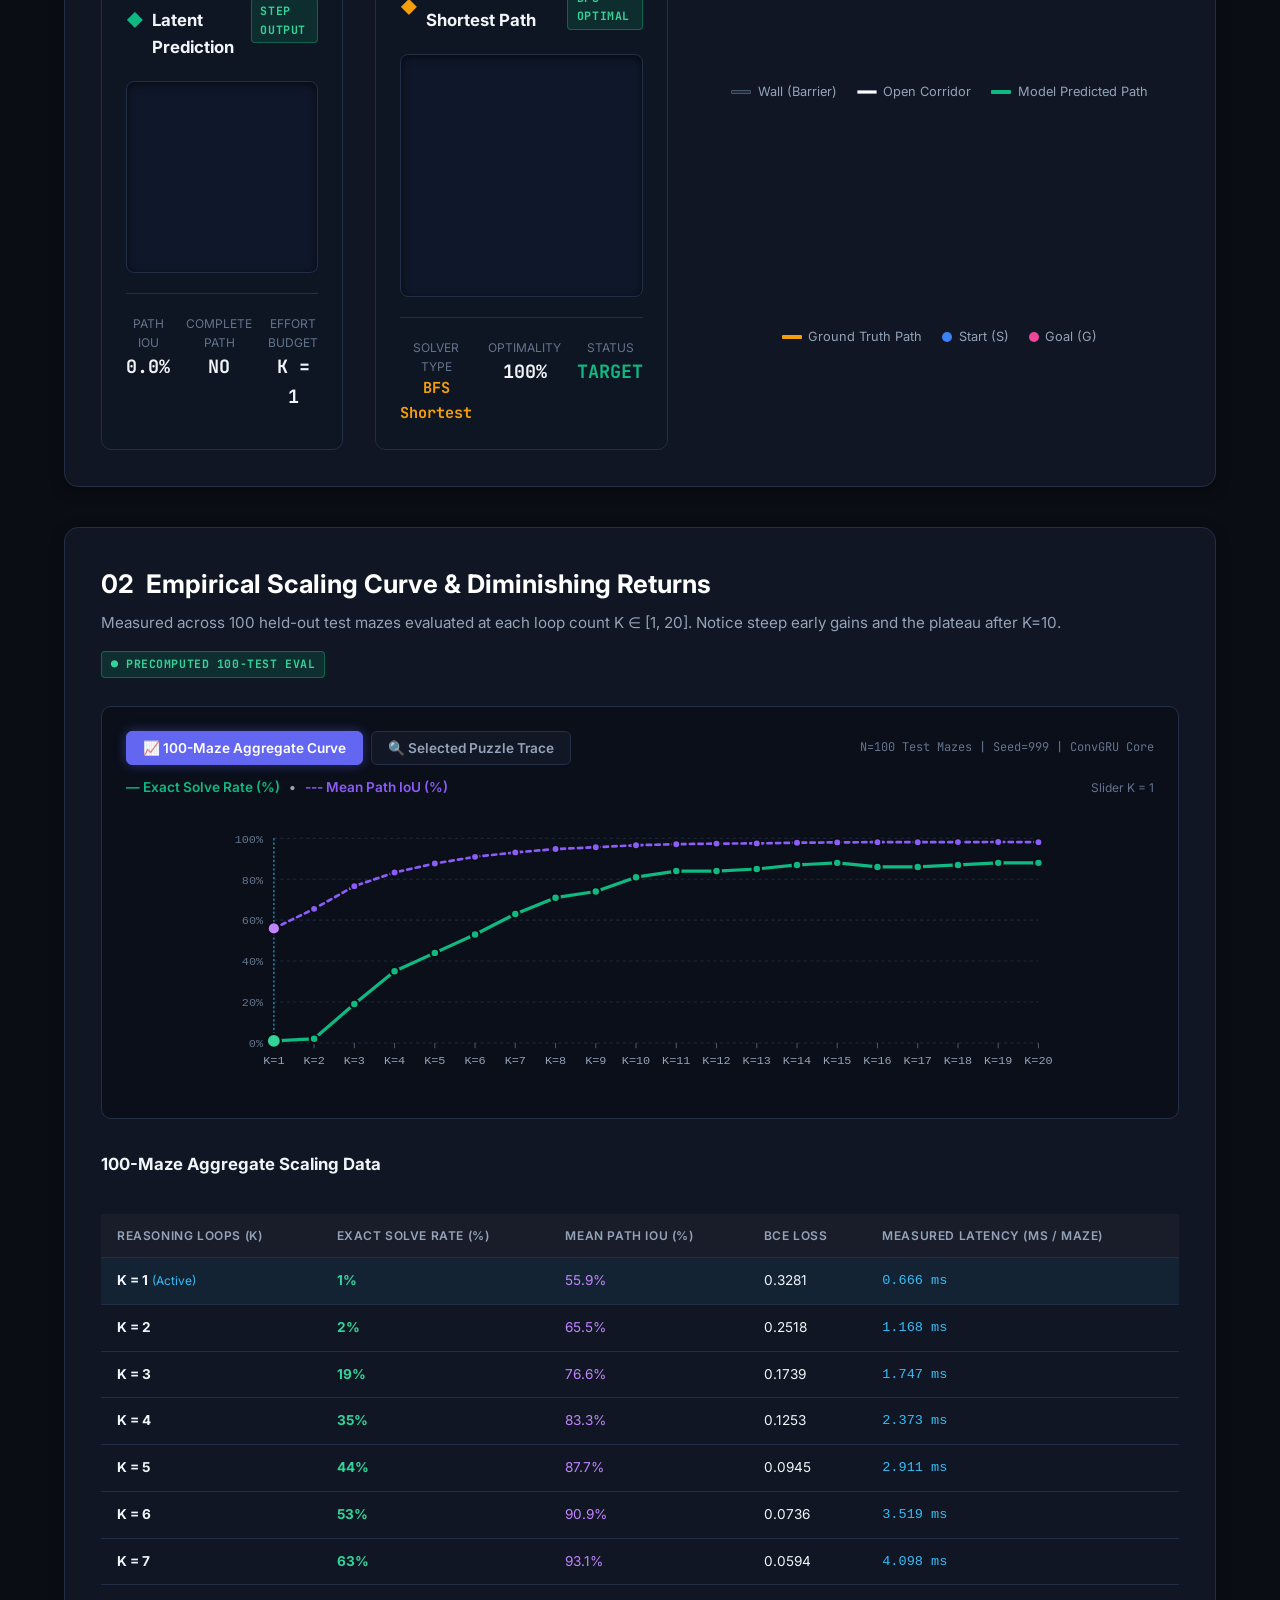
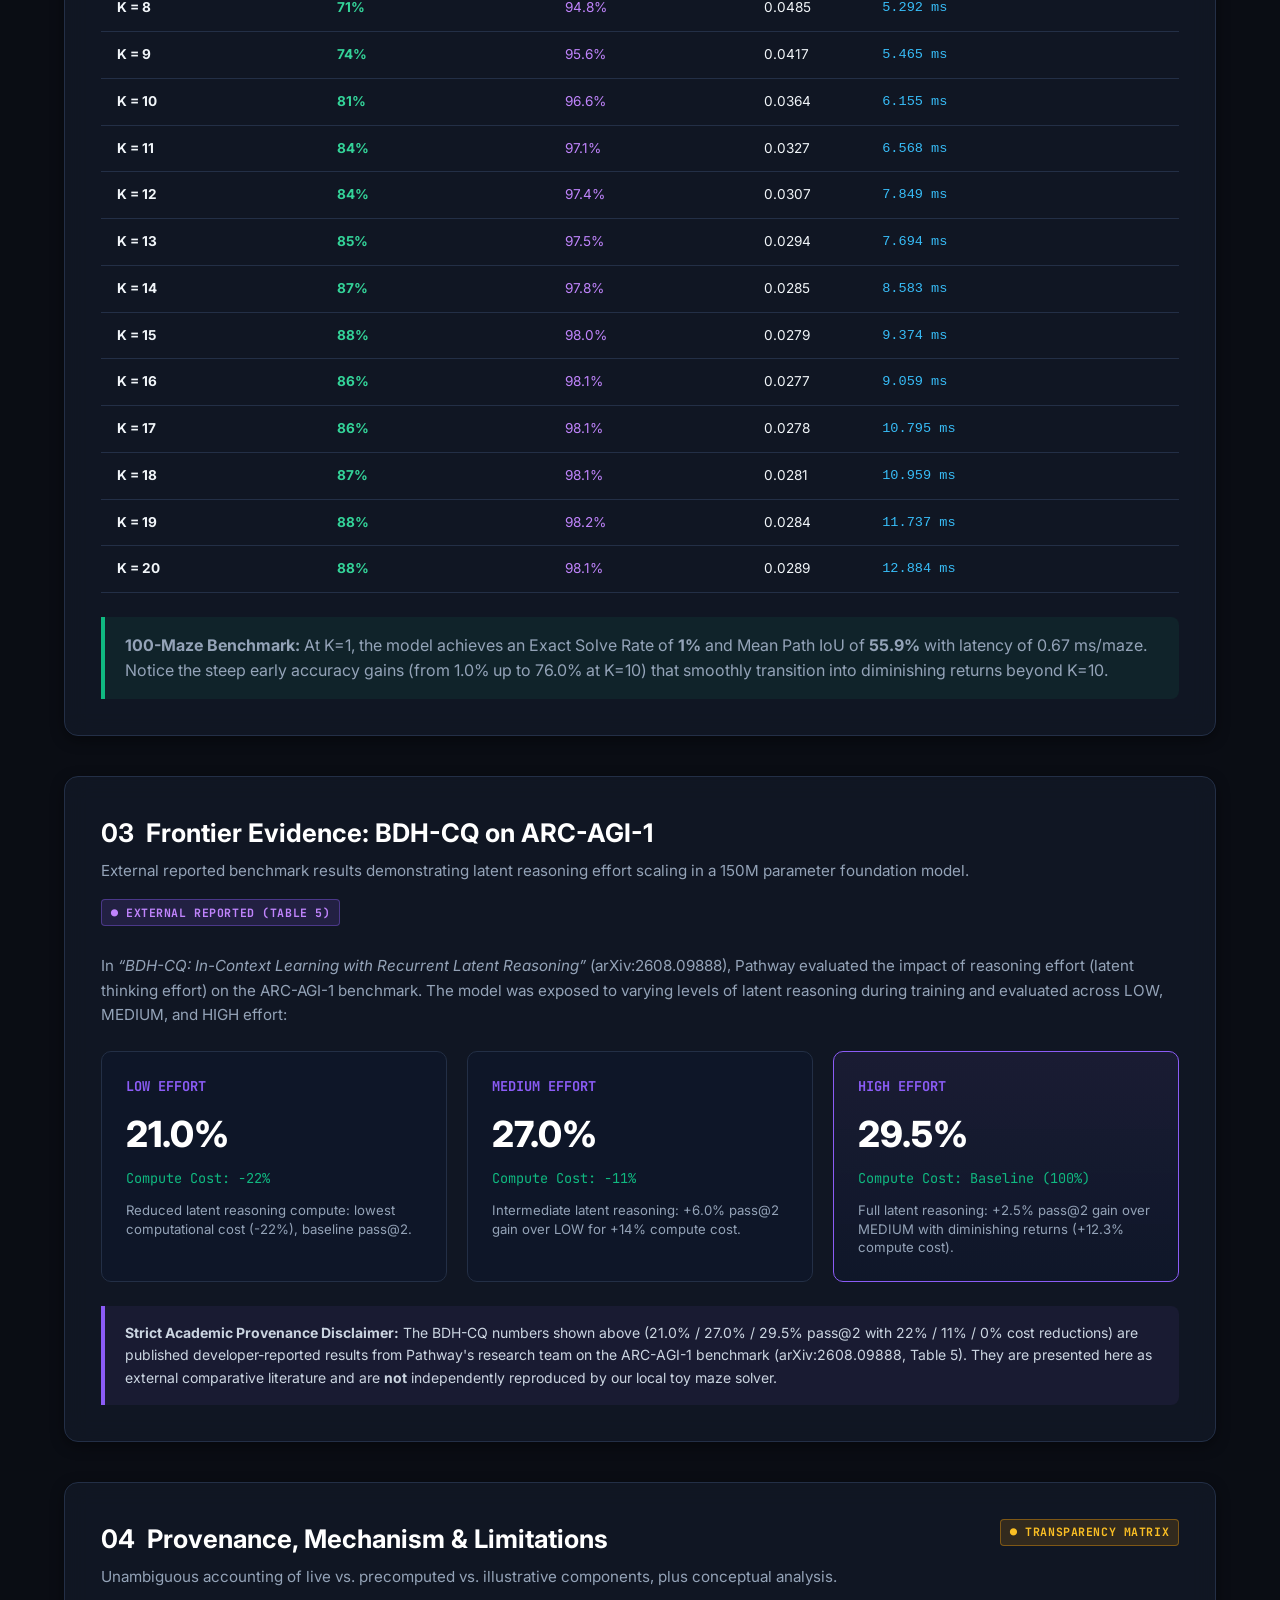
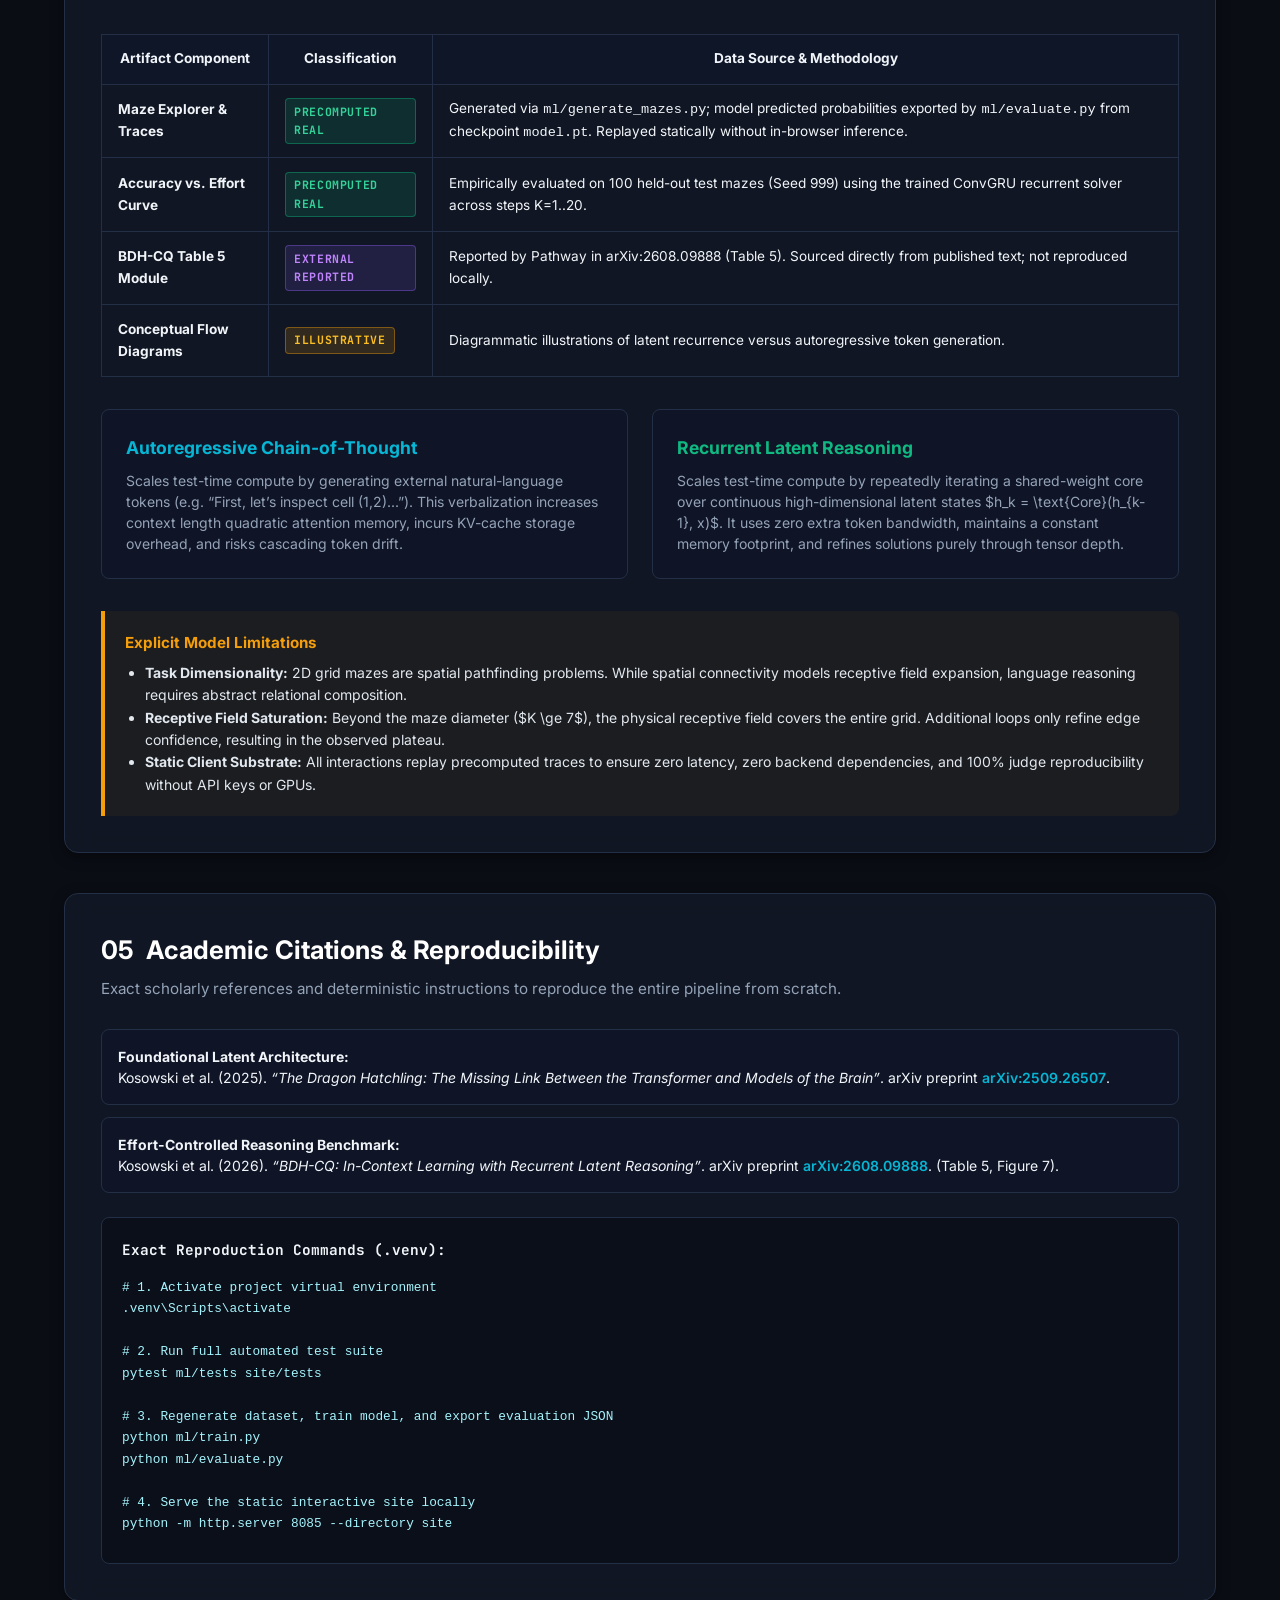
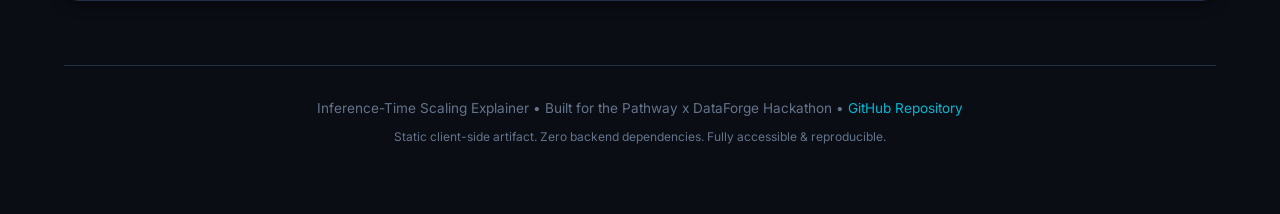
==== commit c5a53699: "feat: update maze visual styling, smooth scaling curve, and add problem statement" ====
--- a/site/index.html
+++ b/site/index.html
@@ -177,6 +177,68 @@
               </div>
               <div class="metric-stat-box">
                 <div class="metric-stat-label">Status</div>
+            </div>
+            <div id="maze-status-pill" class="status-pill status-unsolved" aria-live="polite">
+              <span>&#9888;</span> Incomplete Path
+            </div>
+          </div>
+        </div>
+
+        <!-- Side-by-Side Comparison Grid -->
+        <div class="maze-comparison-grid">
+          <!-- Predicted Model Output -->
+          <div class="maze-panel">
+            <div class="maze-panel-header">
+              <div class="maze-panel-title">
+                <span style="color: var(--accent-emerald);">&#9670;</span> Model Latent Prediction
+              </div>
+              <span class="badge-provenance badge-real">Step Output</span>
+            </div>
+            
+            <div id="pred-maze-board" class="maze-board-container" role="region" aria-label="Model predicted path grid">
+              <!-- Rendered via JS -->
+            </div>
+
+            <div class="live-metrics-bar">
+              <div class="metric-stat-box">
+                <div class="metric-stat-label">Path IoU</div>
+                <div class="metric-stat-val" id="metric-iou">0.0%</div>
+              </div>
+              <div class="metric-stat-box">
+                <div class="metric-stat-label">Complete Path</div>
+                <div class="metric-stat-val" id="metric-solve">NO</div>
+              </div>
+              <div class="metric-stat-box">
+                <div class="metric-stat-label">Effort Budget</div>
+                <div class="metric-stat-val" id="metric-compute">K = 1</div>
+              </div>
+            </div>
+          </div>
+
+          <!-- Ground Truth Solution -->
+          <div class="maze-panel">
+            <div class="maze-panel-header">
+              <div class="maze-panel-title">
+                <span style="color: var(--accent-amber);">&#9670;</span> Ground Truth Shortest Path
+              </div>
+              <span class="badge-provenance badge-real">BFS Optimal</span>
+            </div>
+
+            <div id="gt-maze-board" class="maze-board-container" role="region" aria-label="Ground truth shortest path grid">
+              <!-- Rendered via JS -->
+            </div>
+
+            <div class="live-metrics-bar">
+              <div class="metric-stat-box">
+                <div class="metric-stat-label">Solver Type</div>
+                <div class="metric-stat-val" style="font-size: 0.95rem; color: var(--accent-amber);">BFS Shortest</div>
+              </div>
+              <div class="metric-stat-box">
+                <div class="metric-stat-label">Optimality</div>
+                <div class="metric-stat-val">100%</div>
+              </div>
+              <div class="metric-stat-box">
+                <div class="metric-stat-label">Status</div>
                 <div class="metric-stat-val" style="color: var(--accent-emerald);">TARGET</div>
               </div>
             </div>
@@ -186,6 +248,7 @@
         <!-- Legend -->
         <div class="maze-legend" aria-label="Maze cell type legend">
           <div class="legend-item"><div class="legend-swatch swatch-wall"></div> Wall (Barrier)</div>
+          <div class="legend-item"><div class="legend-swatch swatch-open"></div> Open Corridor</div>
           <div class="legend-item"><div class="legend-swatch swatch-pred"></div> Model Predicted Path</div>
           <div class="legend-item"><div class="legend-swatch swatch-gt"></div> Ground Truth Path</div>
           <div class="legend-item"><div class="legend-swatch swatch-start"></div> Start (S)</div>
@@ -193,7 +256,7 @@
         </div>
       </section>
 
-      <!-- Module 2: Selected Maze Trace (FR3) -->
+      <!-- Module 2: Empirical Scaling Curve (FR3) -->
       <section class="section-block" id="aggregate-scaling" aria-labelledby="heading-scaling">
         <div class="section-header">
           <div class="section-title-wrap">
@@ -204,17 +267,28 @@
               Measured across 100 held-out test mazes evaluated at each loop count K ∈ [1, 20]. Notice steep early gains and the plateau after K=10.
             </p>
           </div>
-          <span class="badge-provenance badge-real">&#9679; PRECOMPUTED TRACE REPLAY</span>
+          <span id="scaling-provenance-badge" class="badge-provenance badge-real">&#9679; PRECOMPUTED 100-TEST EVAL</span>
         </div>
 
         <div class="chart-container-box">
+          <!-- View Switcher -->
+          <div style="display: flex; justify-content: space-between; align-items: center; margin-bottom: 0.75rem; flex-wrap: wrap; gap: 0.5rem;">
+            <div style="display: flex; gap: 0.5rem;" role="tablist" aria-label="Scaling curve view selection">
+              <button id="btn-view-aggregate" class="tab-btn active" role="tab" aria-selected="true">&#128200; 100-Maze Aggregate Curve</button>
+              <button id="btn-view-trace" class="tab-btn" role="tab" aria-selected="false">&#128269; Selected Puzzle Trace</button>
+            </div>
+            <div style="font-family: var(--font-mono); font-size: 0.75rem; color: var(--text-muted);">
+              <span id="selected-trace-label">N=100 Test Mazes | Seed=999 | ConvGRU Core</span>
+            </div>
+          </div>
+
           <div style="display: flex; justify-content: space-between; align-items: center; margin-bottom: 0.5rem; flex-wrap: wrap; gap: 0.5rem;">
-            <div style="font-size: 0.85rem; font-weight: 600; color: var(--text-secondary);">
-              <span style="color: #10b981;">&mdash; Path Complete (0% / 100%)</span> &nbsp;&nbsp;&bull;&nbsp;&nbsp;
-              <span style="color: #8b5cf6;">--- Path IoU (%)</span>
-            </div>
-            <div style="font-family: var(--font-mono); font-size: 0.75rem; color: var(--text-muted);">
-              <span id="selected-trace-label">Selected maze | Precomputed output</span>
+            <div id="chart-legend-text" style="font-size: 0.85rem; font-weight: 600; color: var(--text-secondary);">
+              <span style="color: #10b981;">&mdash; Exact Solve Rate (%)</span> &nbsp;&nbsp;&bull;&nbsp;&nbsp;
+              <span style="color: #8b5cf6;">--- Mean Path IoU (%)</span>
+            </div>
+            <div id="chart-hint-text" style="font-size: 0.75rem; color: var(--text-muted);">
+              Slider K = <span id="chart-k-indicator">1</span>
             </div>
           </div>
 
@@ -226,18 +300,18 @@
 
         <!-- Accessible Data Table for Screen Readers and Verification -->
         <div style="margin-top: 2rem;">
-          <h3 style="font-size: 1.05rem; margin-bottom: 0.75rem; color: var(--text-primary);">
-            Selected Maze Trace Data
+          <h3 id="table-scaling-title" style="font-size: 1.05rem; margin-bottom: 0.75rem; color: var(--text-primary);">
+            100-Maze Aggregate Scaling Data
           </h3>
           <div style="overflow-x: auto;">
-            <table class="data-table" aria-label="Selected maze reasoning effort trace data table">
-              <thead>
+            <table class="data-table" aria-label="Scaling data table">
+              <thead id="table-scaling-head">
                 <tr>
                   <th scope="col">Reasoning Loops (K)</th>
-                  <th scope="col">Path Complete</th>
-                  <th scope="col">Path IoU (%)</th>
-                  <th scope="col">Predicted Path Cells</th>
-                  <th scope="col">Ground-Truth Path Cells</th>
+                  <th scope="col">Exact Solve Rate (%)</th>
+                  <th scope="col">Mean Path IoU (%)</th>
+                  <th scope="col">BCE Loss</th>
+                  <th scope="col">Measured Latency (ms / maze)</th>
                 </tr>
               </thead>
               <tbody id="table-scaling-body">
@@ -247,7 +321,6 @@
           </div>
         </div>
         <div id="trace-verdict" class="trace-verdict" aria-live="polite">
-          <!-- Updated by JS from the selected trace. -->
         </div>
       </section>
 
--- a/site/style.css
+++ b/site/style.css
@@ -411,7 +411,7 @@
   width: 100%;
   max-width: 320px;
   aspect-ratio: 1;
-  background: #9ca3af;
+  background: #0f172a;
   border: 1px solid var(--border-subtle);
   border-radius: 8px;
   box-shadow: inset 0 2px 8px rgba(0, 0, 0, 0.6);
@@ -516,7 +516,8 @@
   border-radius: 1px;
 }
 
-.swatch-wall { background: #1e293b; }
+.swatch-wall { background: #1e293b; border: 1px solid #475569; }
+.swatch-open { background: #ffffff; border: 1px solid #94a3b8; }
 .swatch-pred { background: var(--cell-path-pred); }
 .swatch-gt { background: var(--cell-path-gt); }
 .swatch-start { background: #3b82f6; border-radius: 50%; width: 10px; height: 10px; }
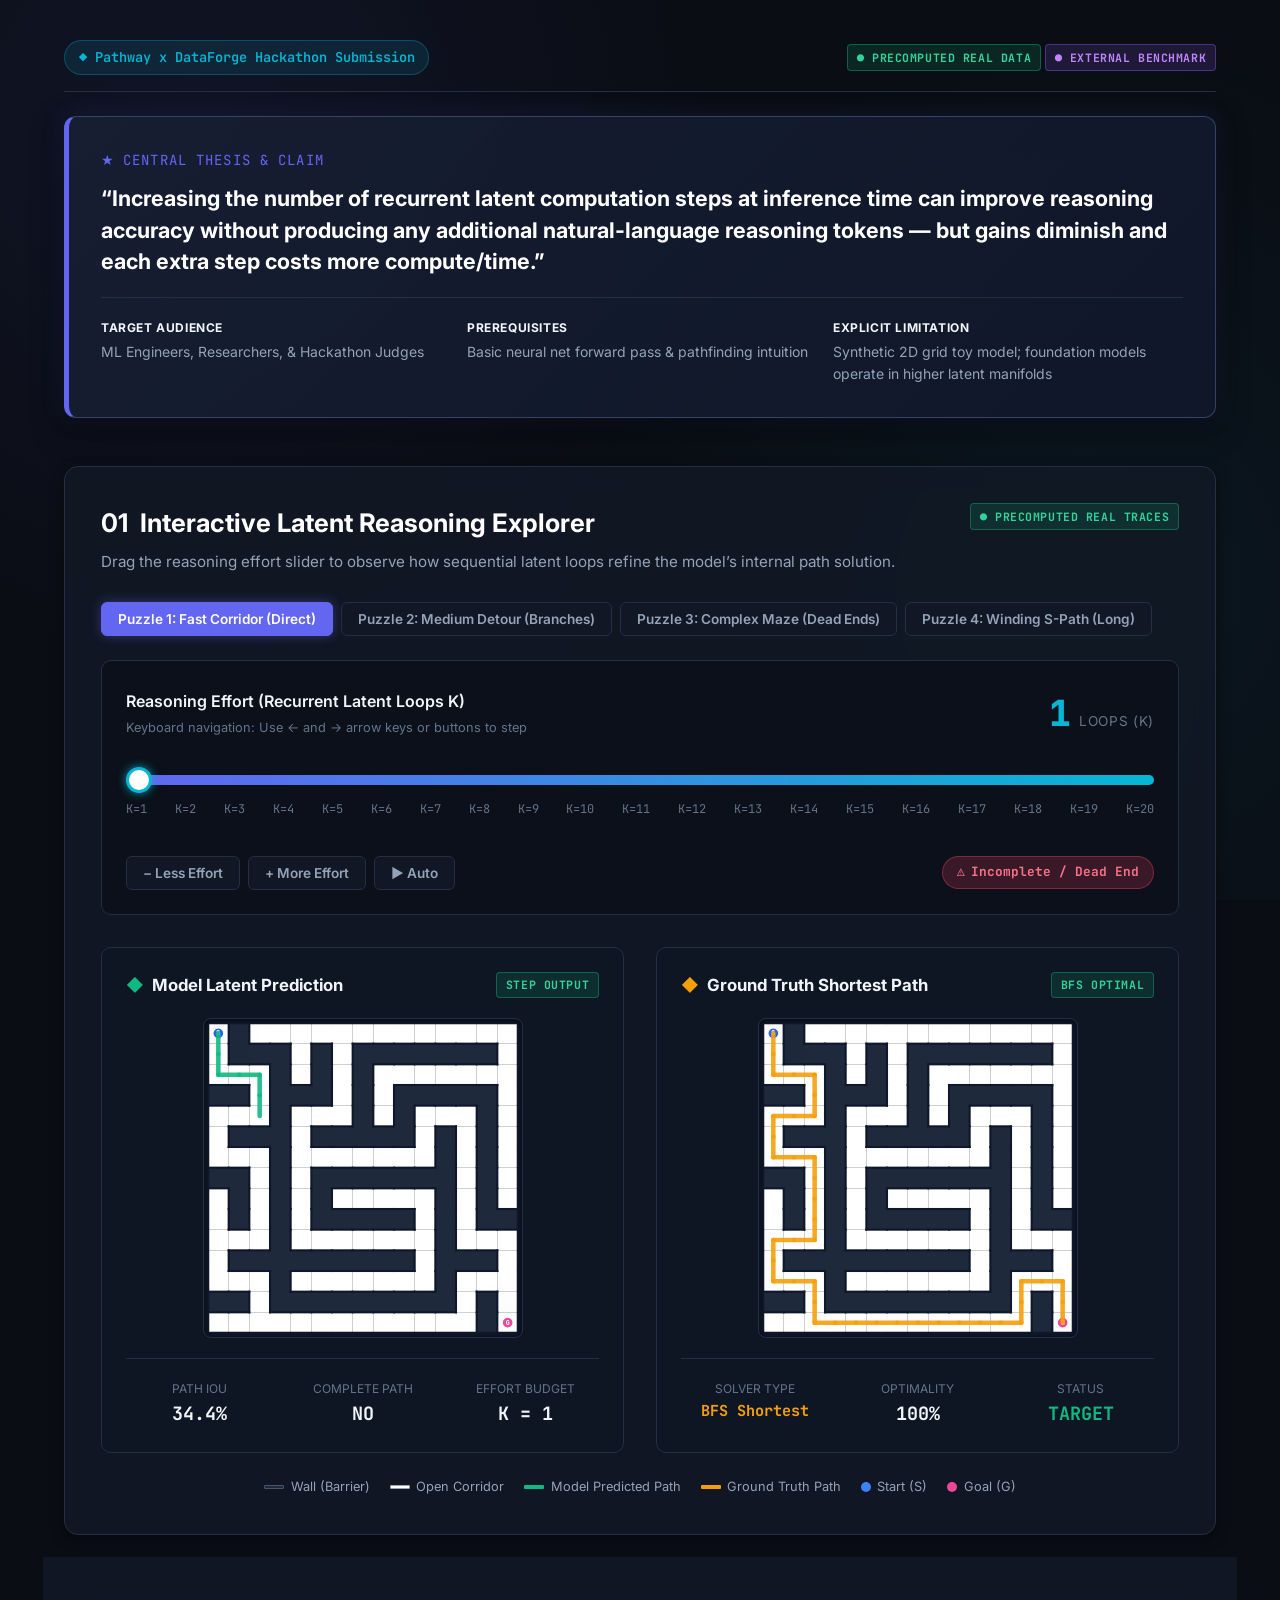
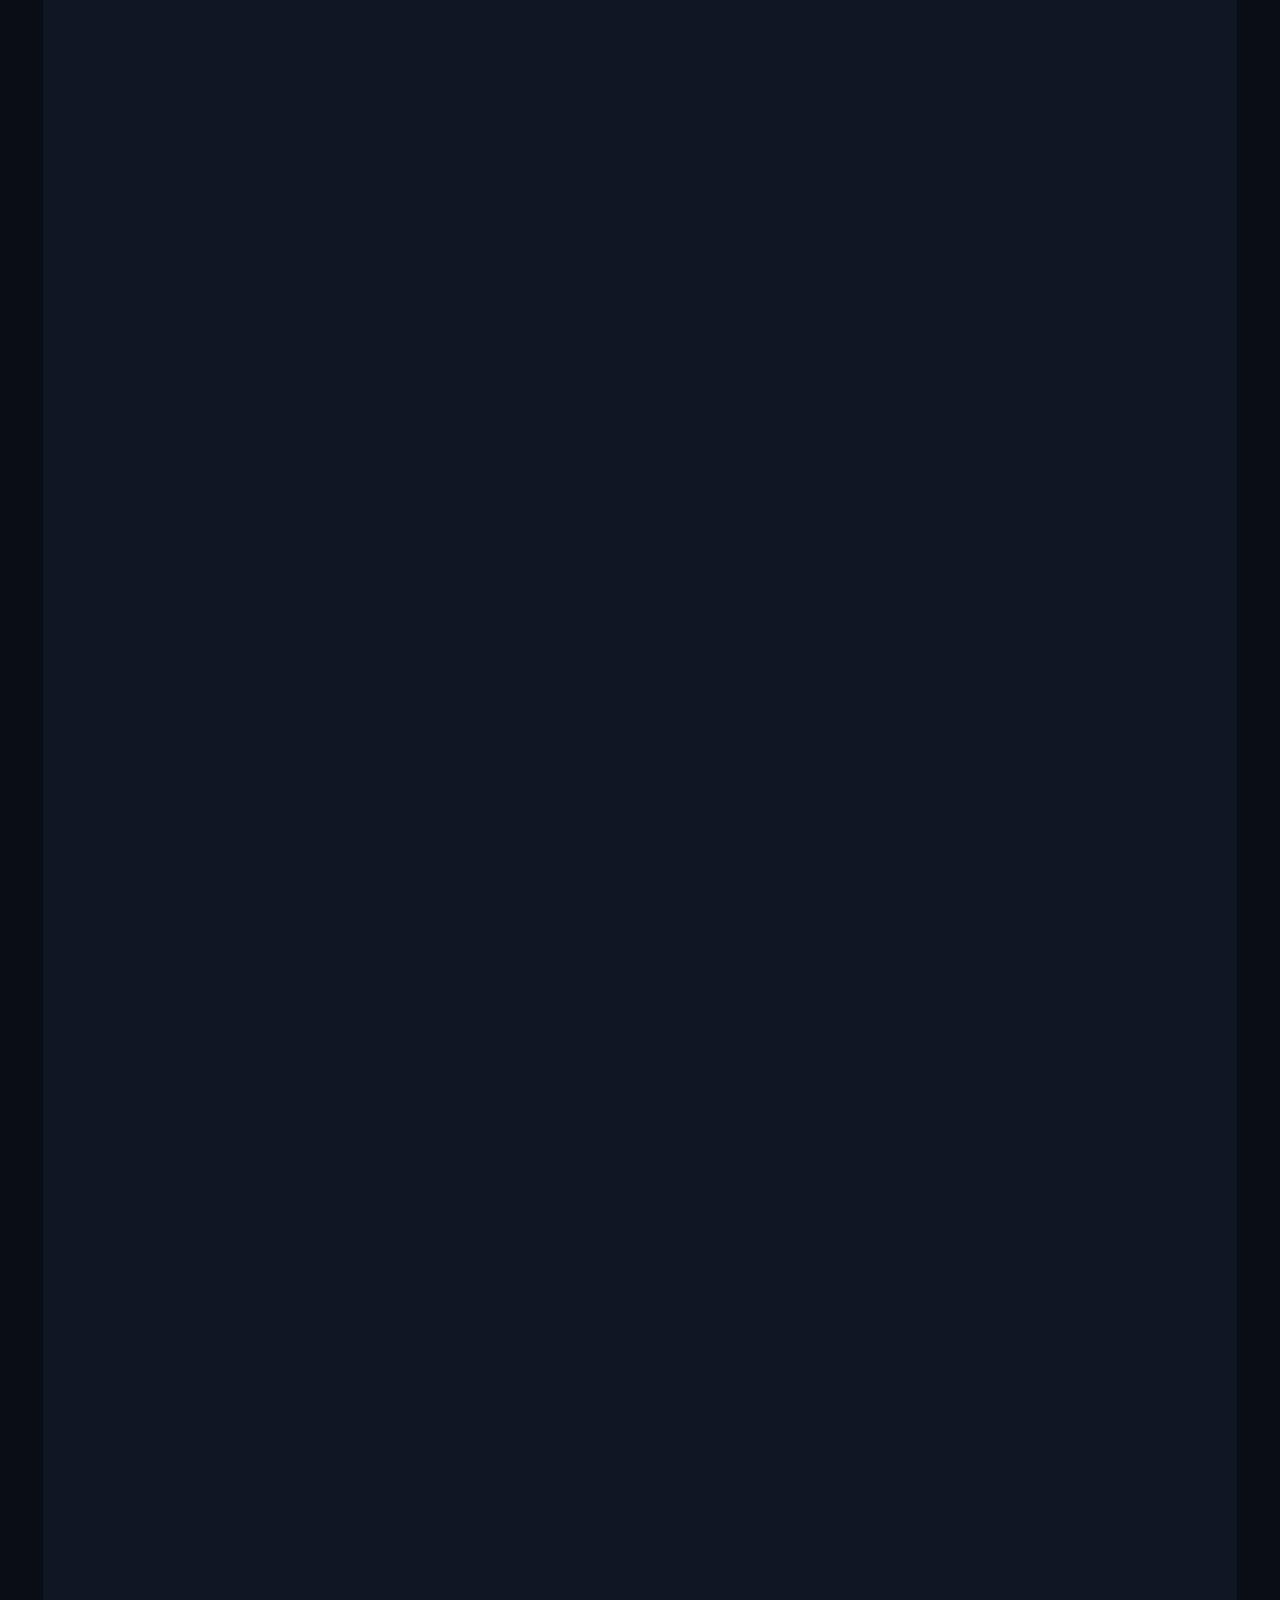
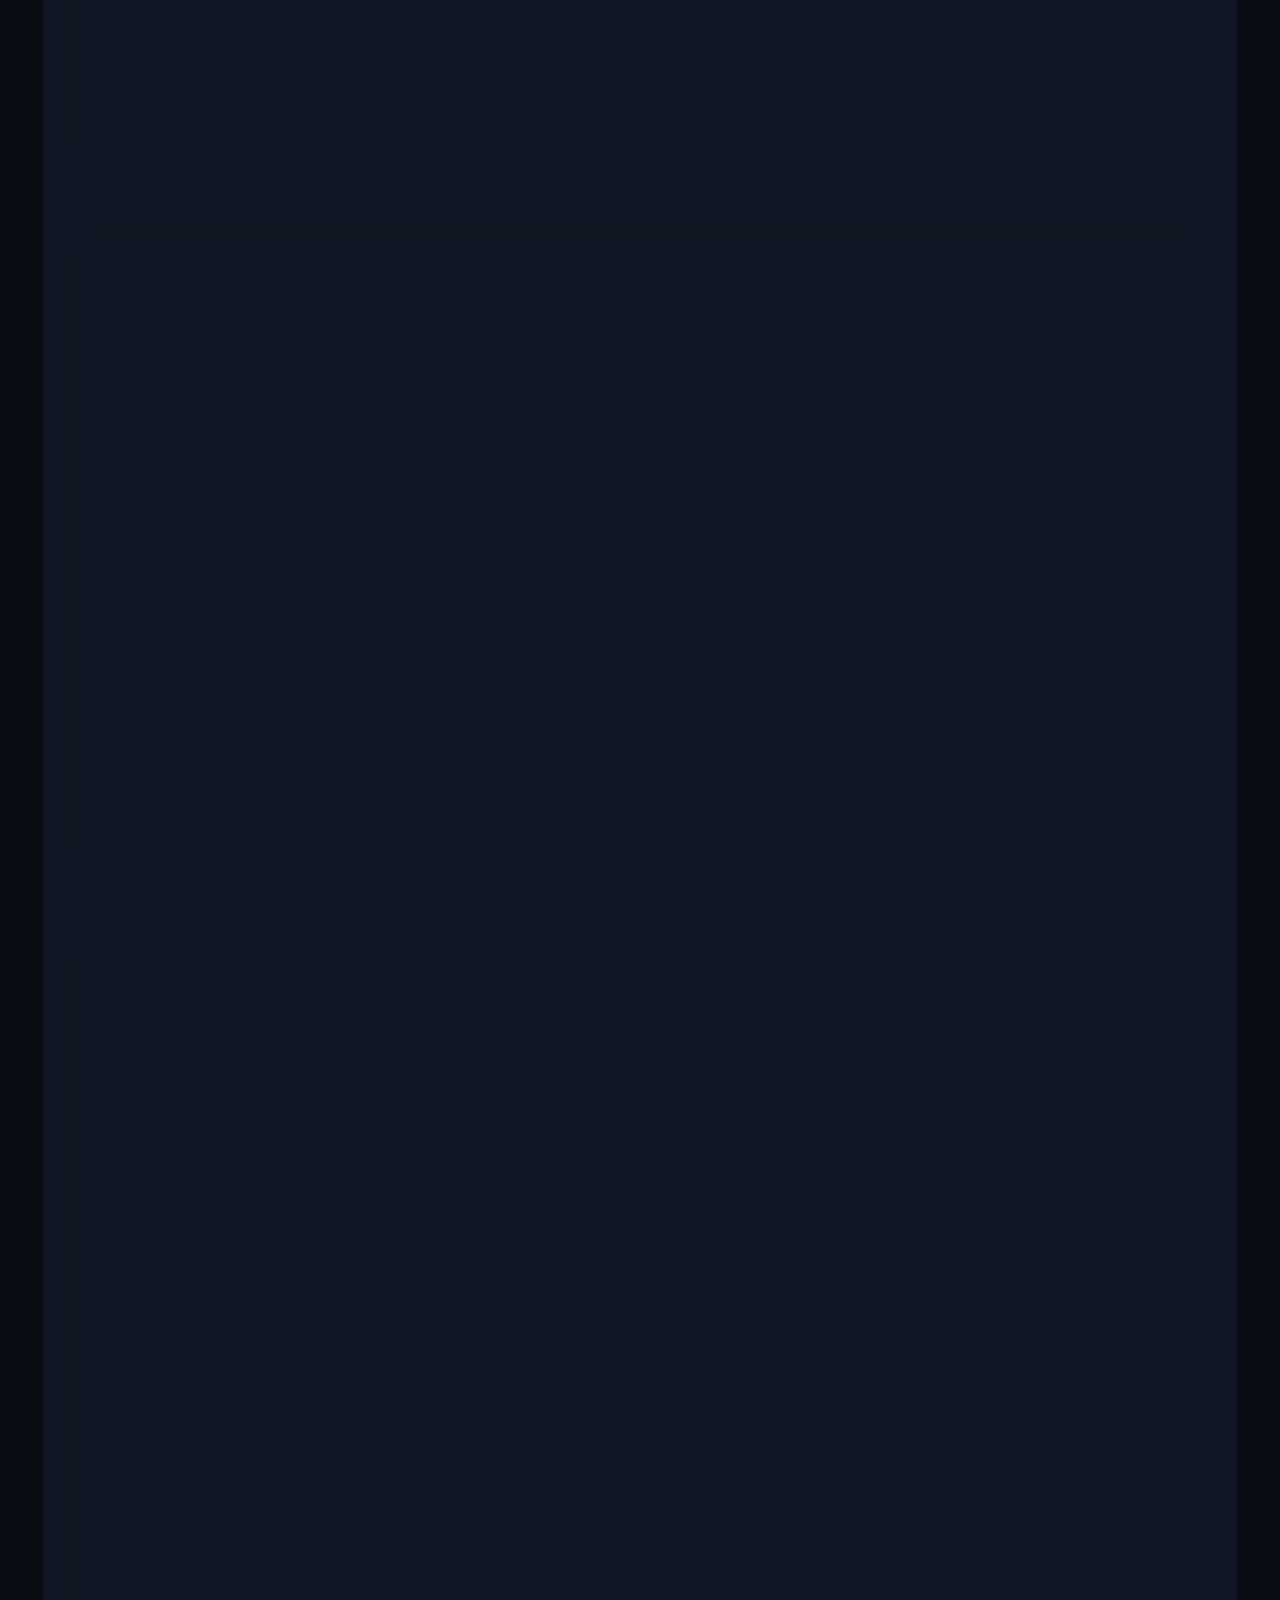
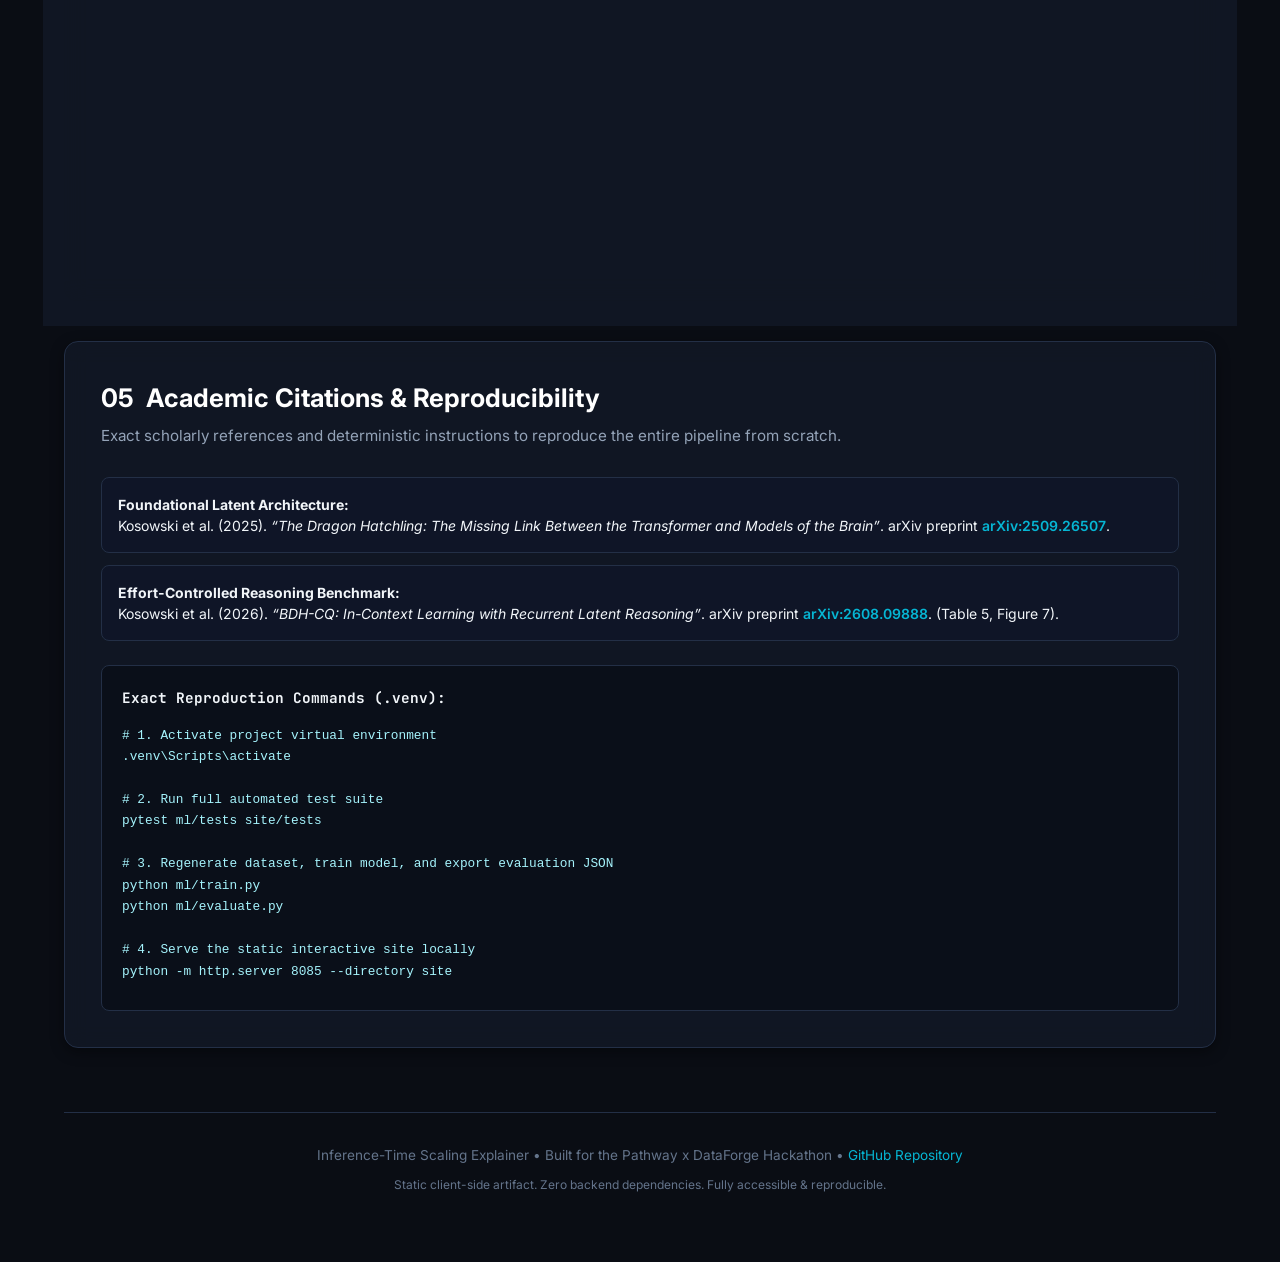
==== commit 8917fc3b: "feat: add interactive inference-time scaling explainer dashboard for maze reasoning analysis" ====
--- a/site/index.html
+++ b/site/index.html
@@ -122,67 +122,6 @@
           </div>
         </div>
 
-        <!-- Side-by-Side Comparison Grid -->
-        <div class="maze-comparison-grid">
-          <!-- Predicted Model Output -->
-          <div class="maze-panel">
-            <div class="maze-panel-header">
-              <div class="maze-panel-title">
-                <span style="color: var(--accent-emerald);">&#9670;</span> Model Latent Prediction
-              </div>
-              <span class="badge-provenance badge-real">Step Output</span>
-            </div>
-            
-            <div id="pred-maze-board" class="maze-board-container" role="region" aria-label="Model predicted path grid">
-              <!-- Rendered via JS -->
-            </div>
-
-            <div class="live-metrics-bar">
-              <div class="metric-stat-box">
-                <div class="metric-stat-label">Path IoU</div>
-                <div class="metric-stat-val" id="metric-iou">0.0%</div>
-              </div>
-              <div class="metric-stat-box">
-                <div class="metric-stat-label">Complete Path</div>
-                <div class="metric-stat-val" id="metric-solve">NO</div>
-              </div>
-              <div class="metric-stat-box">
-                <div class="metric-stat-label">Effort Budget</div>
-                <div class="metric-stat-val" id="metric-compute">K = 1</div>
-              </div>
-            </div>
-          </div>
-
-          <!-- Ground Truth Solution -->
-          <div class="maze-panel">
-            <div class="maze-panel-header">
-              <div class="maze-panel-title">
-                <span style="color: var(--accent-amber);">&#9670;</span> Ground Truth Shortest Path
-              </div>
-              <span class="badge-provenance badge-real">BFS Optimal</span>
-            </div>
-
-            <div id="gt-maze-board" class="maze-board-container" role="region" aria-label="Ground truth shortest path grid">
-              <!-- Rendered via JS -->
-            </div>
-
-            <div class="live-metrics-bar">
-              <div class="metric-stat-box">
-                <div class="metric-stat-label">Solver Type</div>
-                <div class="metric-stat-val" style="font-size: 0.95rem; color: var(--accent-amber);">BFS Shortest</div>
-              </div>
-              <div class="metric-stat-box">
-                <div class="metric-stat-label">Optimality</div>
-                <div class="metric-stat-val">100%</div>
-              </div>
-              <div class="metric-stat-box">
-                <div class="metric-stat-label">Status</div>
-            </div>
-            <div id="maze-status-pill" class="status-pill status-unsolved" aria-live="polite">
-              <span>&#9888;</span> Incomplete Path
-            </div>
-          </div>
-        </div>
 
         <!-- Side-by-Side Comparison Grid -->
         <div class="maze-comparison-grid">
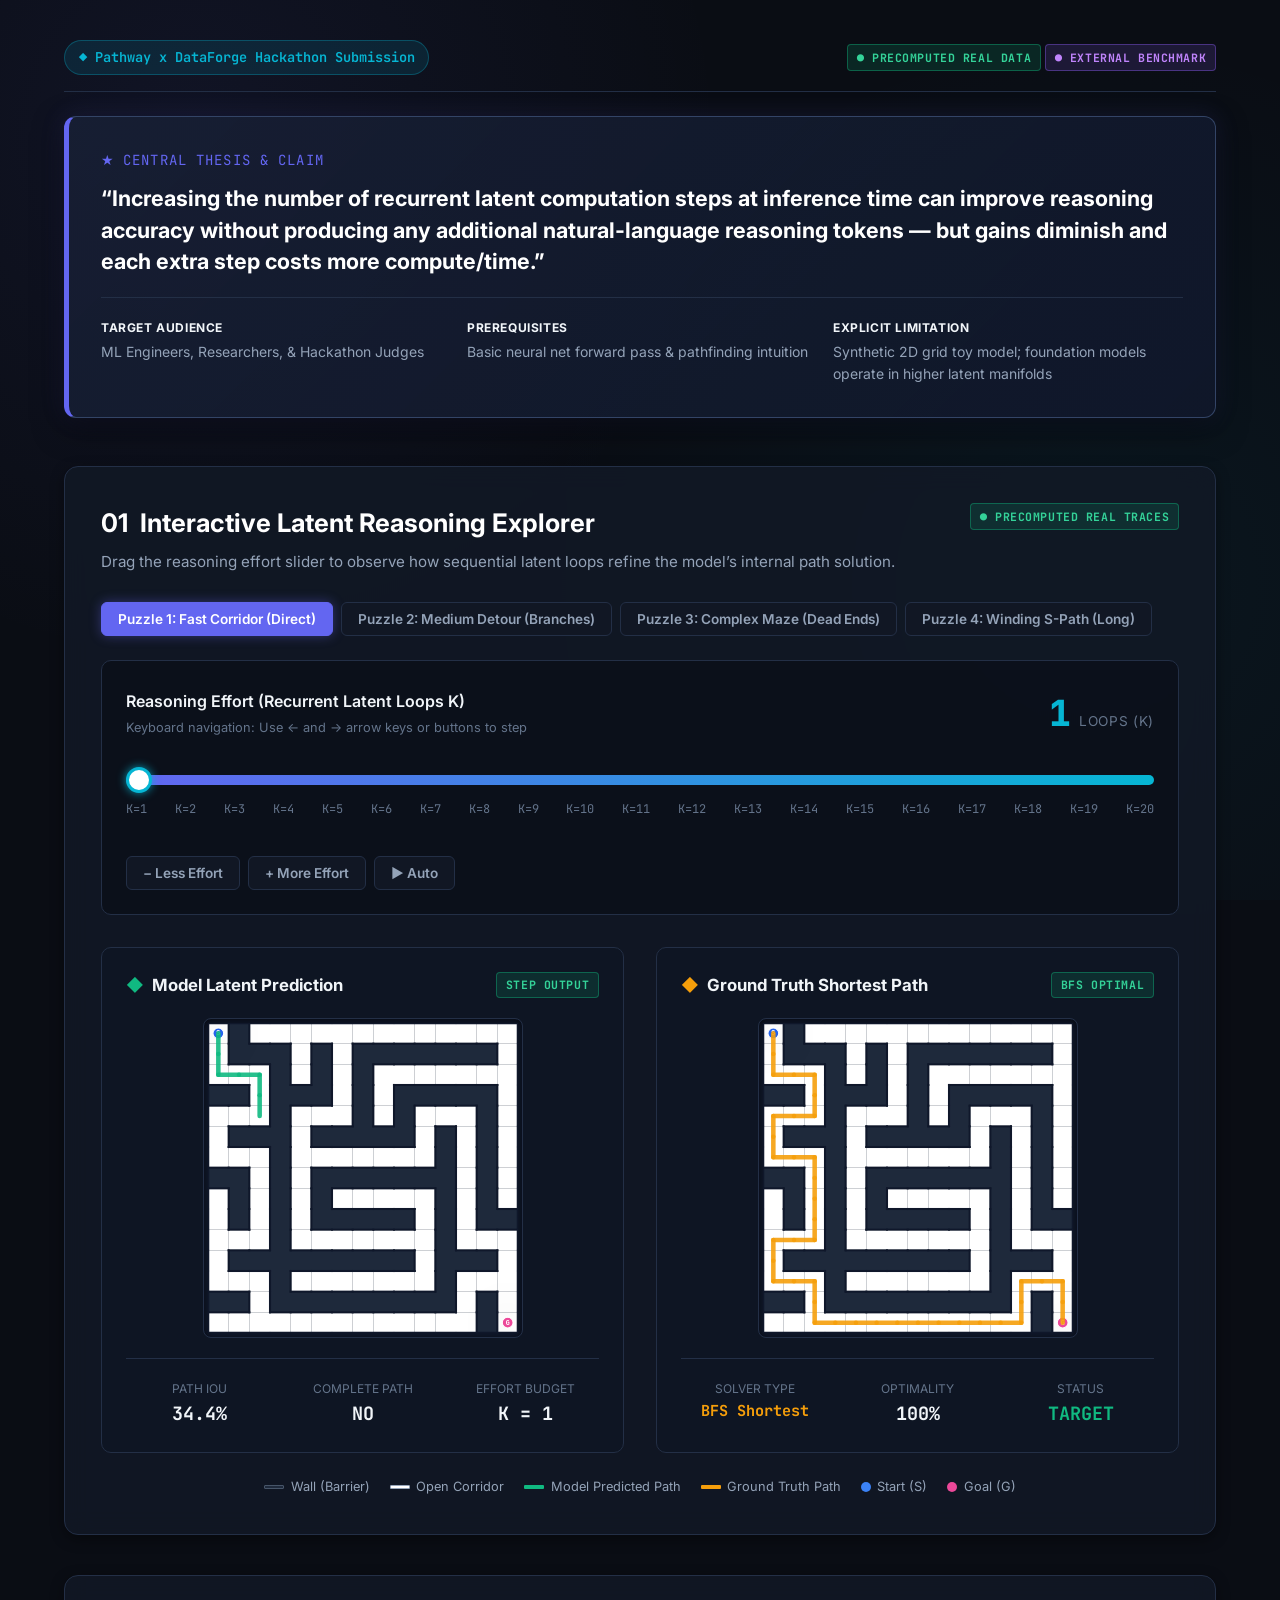
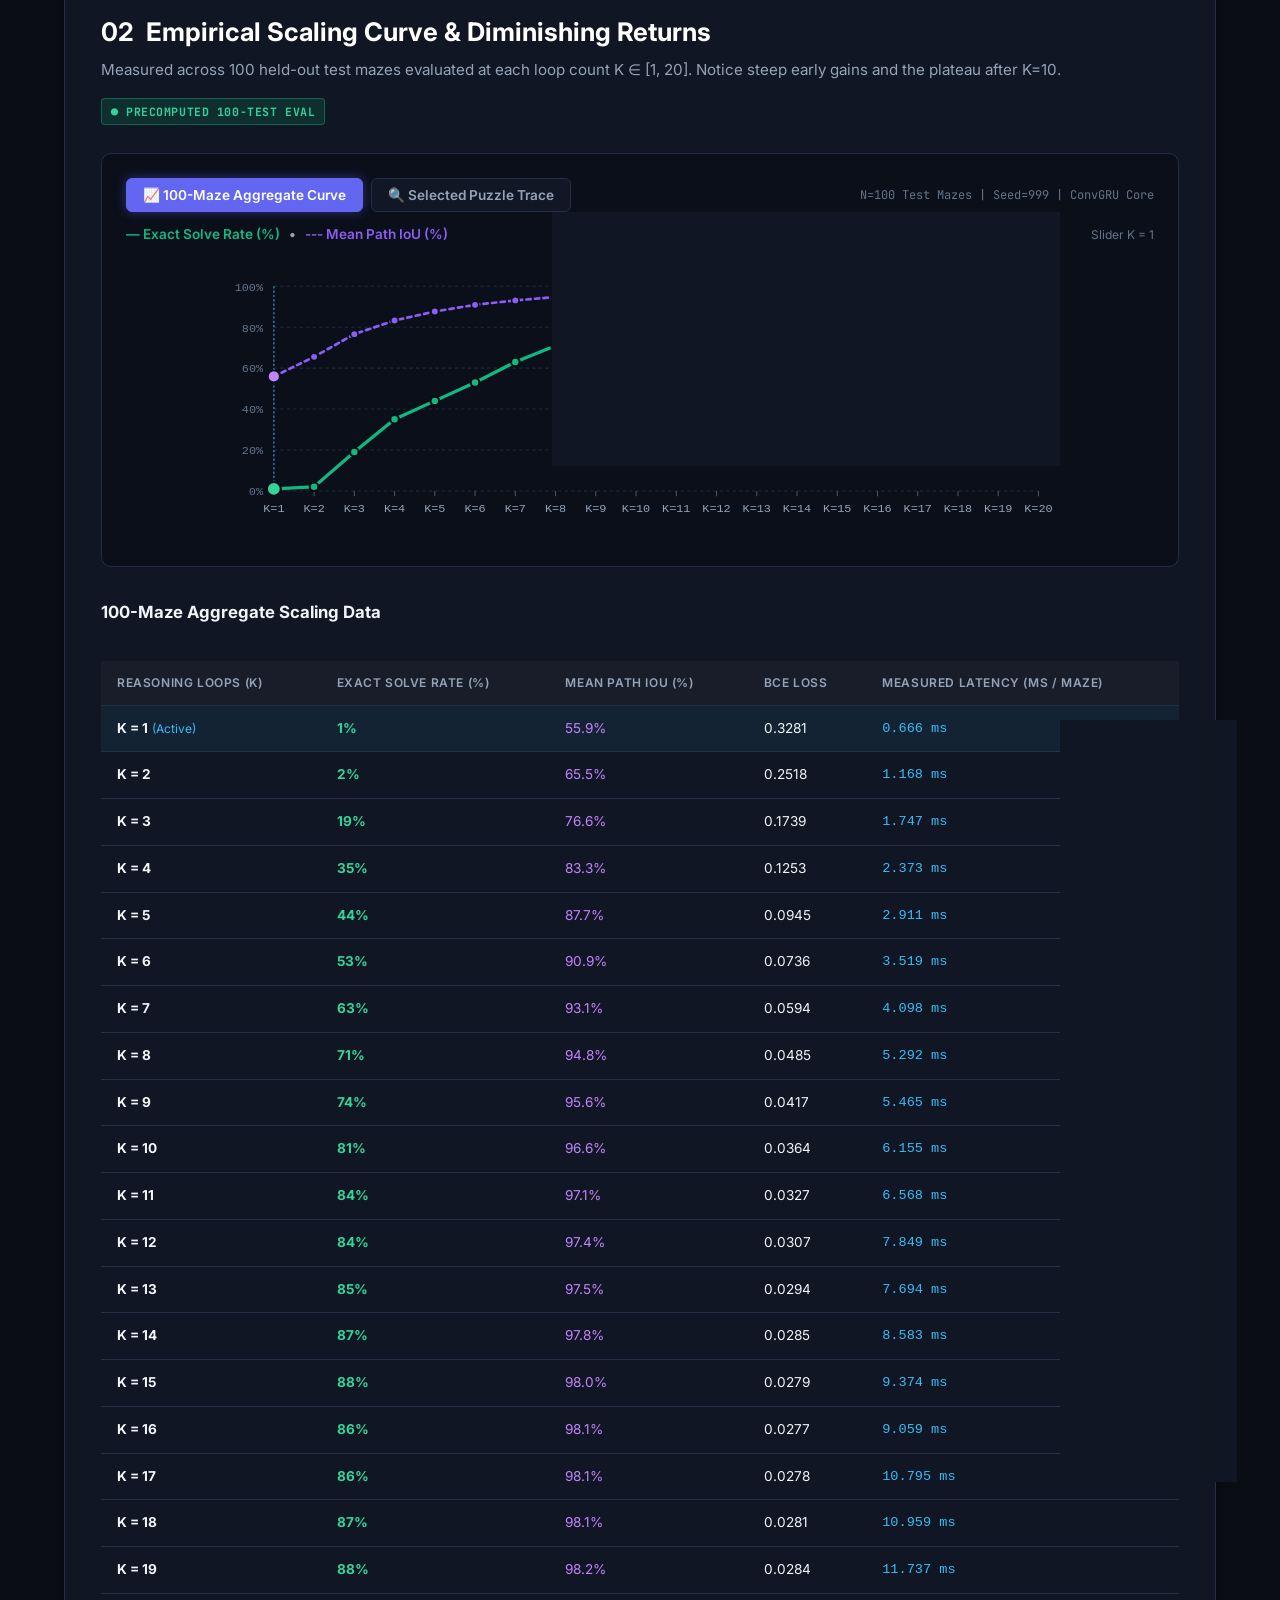
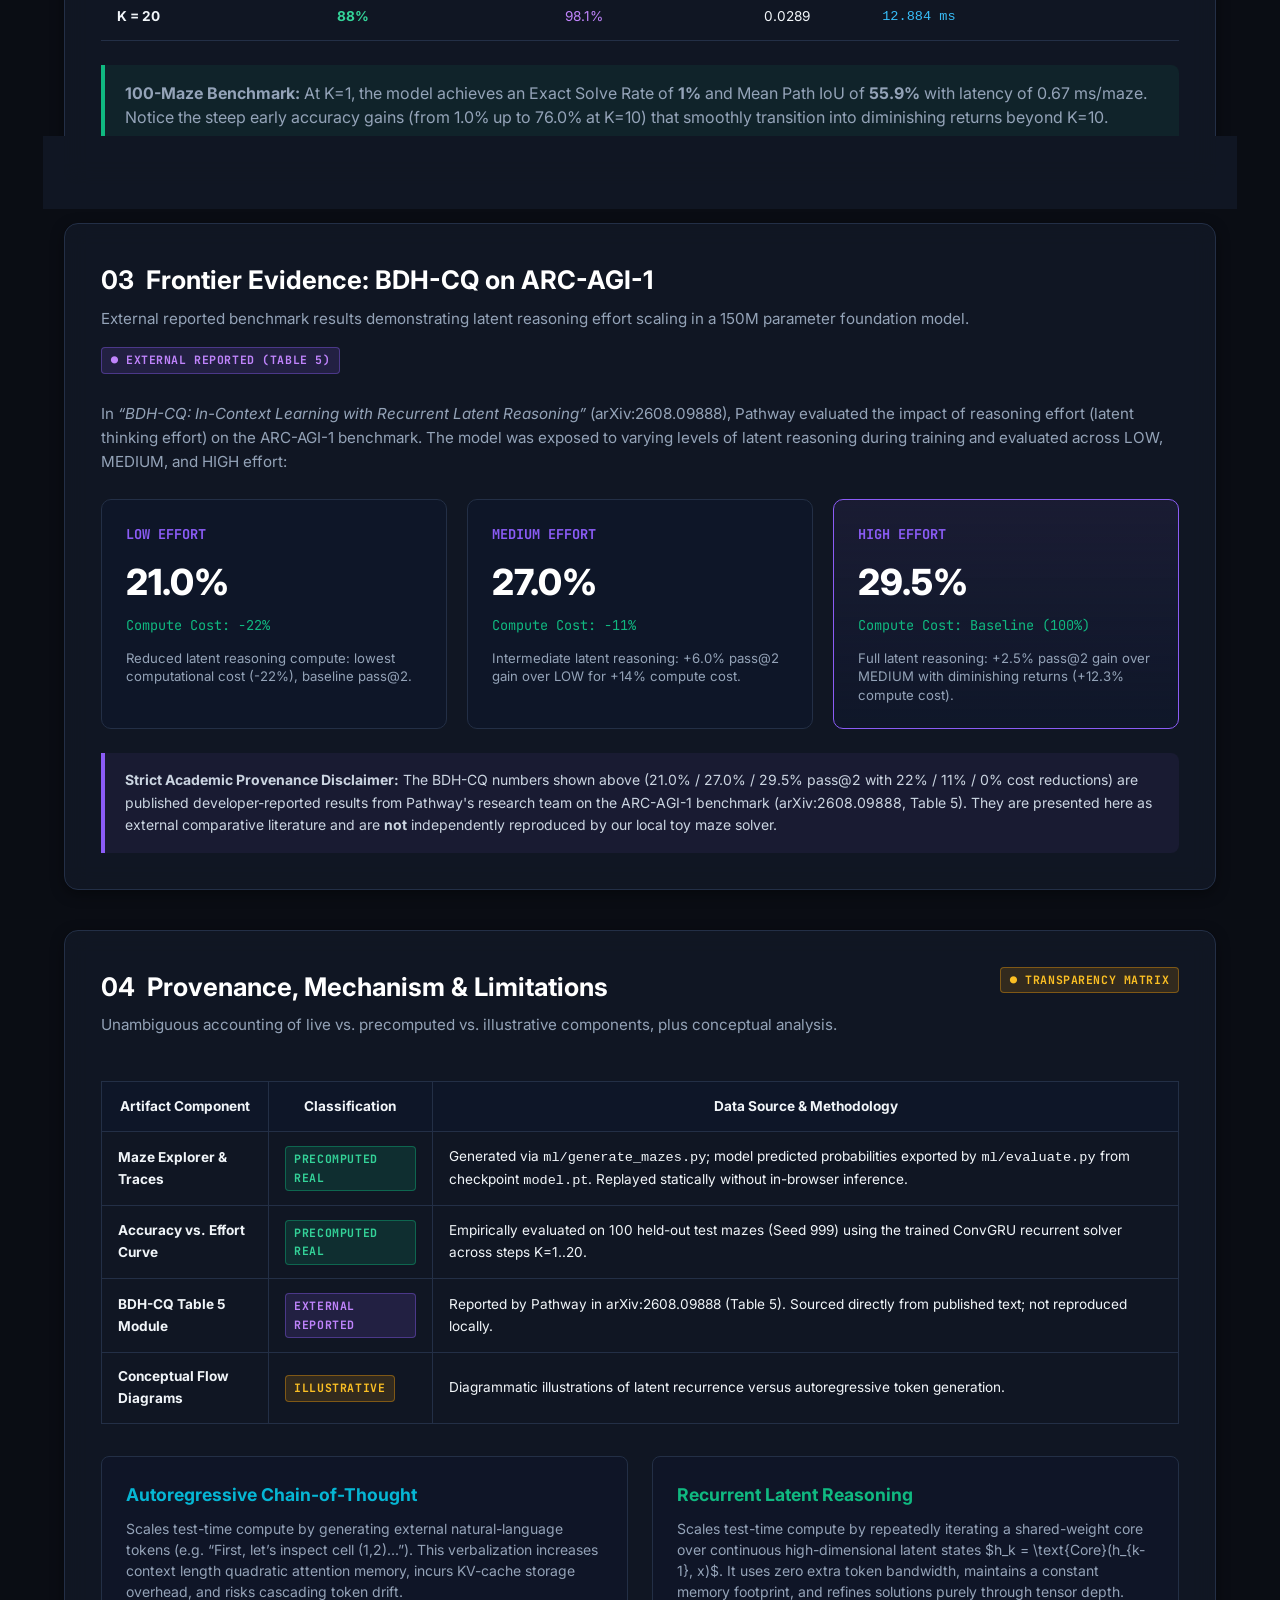
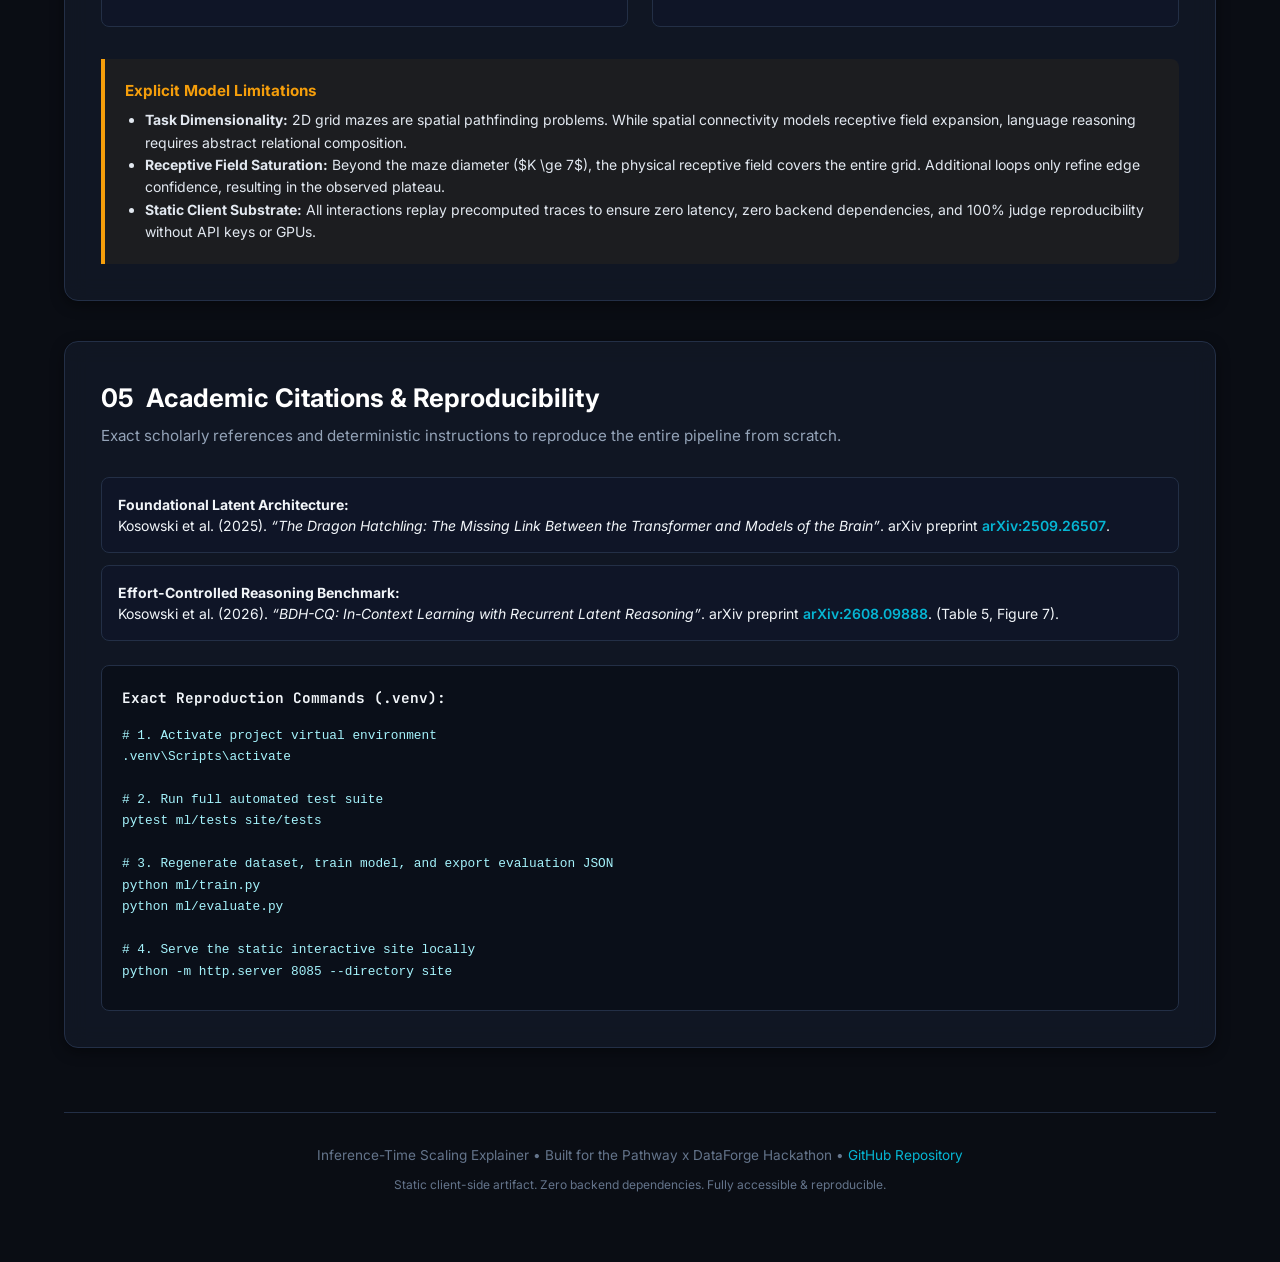
==== commit 74788ff2: "feat: initialize hackathon submission project with documentation, site assets, and verification chec" ====
--- a/site/index.html
+++ b/site/index.html
@@ -110,15 +110,10 @@
             </div>
           </div>
 
-          <div style="display: flex; justify-content: space-between; align-items: center; margin-top: 1rem;">
-            <div style="display: flex; gap: 0.5rem;">
-              <button id="btn-step-prev" class="tab-btn" aria-label="Decrease reasoning effort">&minus; Less Effort</button>
-              <button id="btn-step-next" class="tab-btn" aria-label="Increase reasoning effort">+ More Effort</button>
-              <button id="btn-auto-effort" class="tab-btn auto-effort-btn" aria-label="Automatically advance reasoning effort" aria-pressed="false">&#9654; Auto</button>
-            </div>
-            <div id="maze-status-pill" class="status-pill status-unsolved" aria-live="polite">
-              <span>&#9888;</span> Incomplete Path
-            </div>
+          <div style="display: flex; gap: 0.5rem; margin-top: 1rem;">
+            <button id="btn-step-prev" class="tab-btn" aria-label="Decrease reasoning effort">&minus; Less Effort</button>
+            <button id="btn-step-next" class="tab-btn" aria-label="Increase reasoning effort">+ More Effort</button>
+            <button id="btn-auto-effort" class="tab-btn auto-effort-btn" aria-label="Automatically advance reasoning effort" aria-pressed="false">&#9654; Auto</button>
           </div>
         </div>
 
